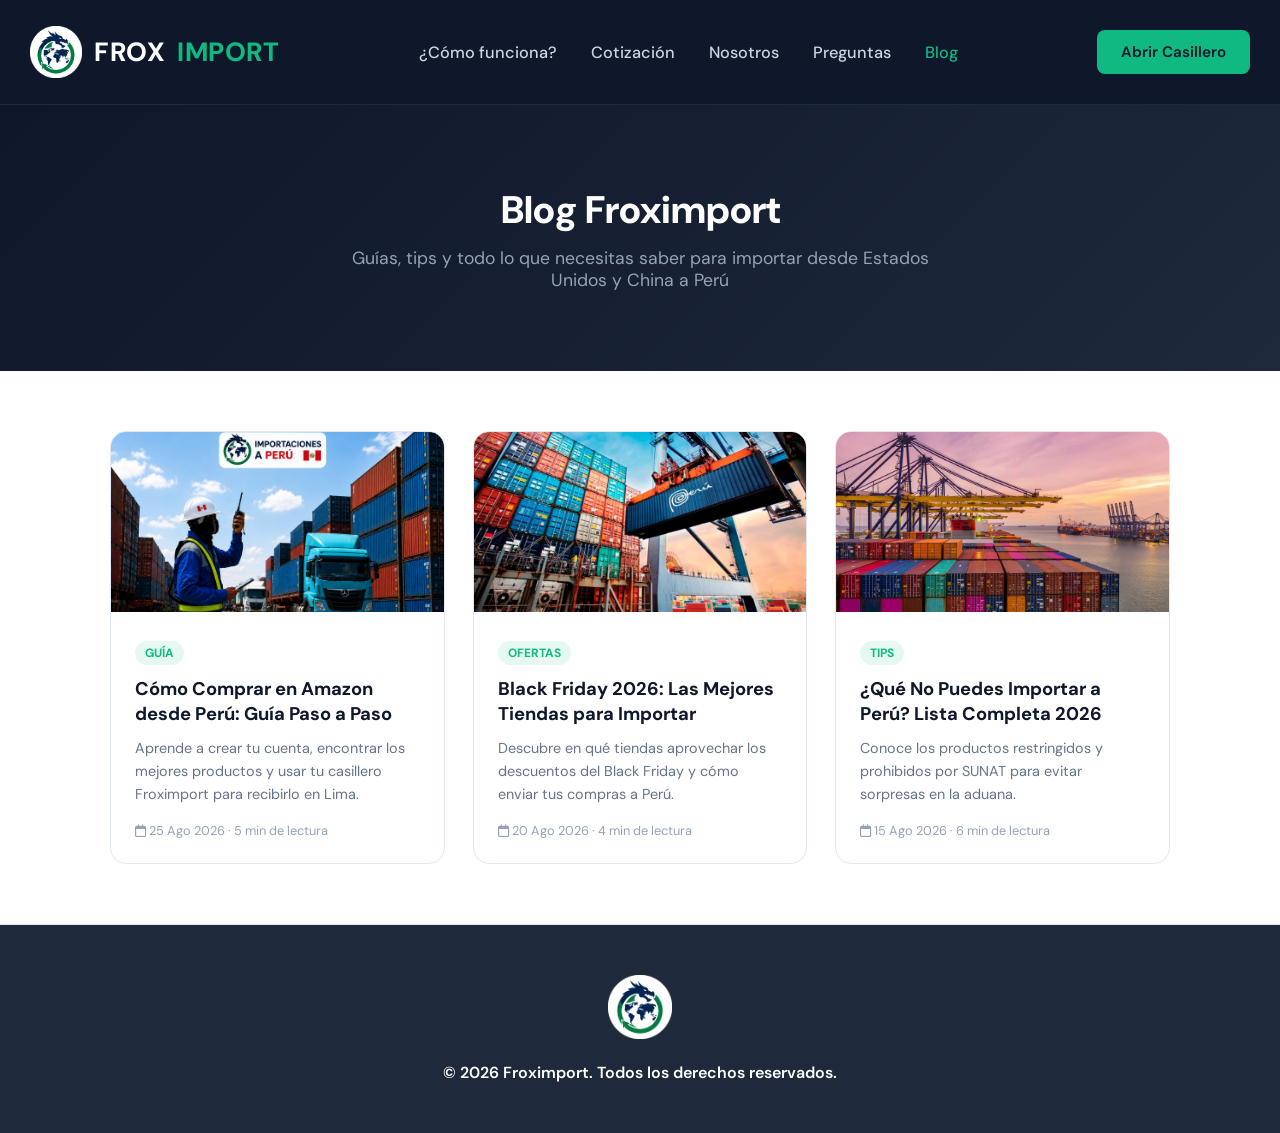
==== blog/index.html @ aa60b0fb "Add files via upload" ====
<!DOCTYPE html>
<html lang="es">
<head>
    <meta charset="UTF-8">
    <meta name="viewport" content="width=device-width, initial-scale=1.0">
    <title>Blog - Froximport | Guías de Importación</title>
    <meta property="og:title" content="Blog Froximport - Guías y Tips de Importación">
    <meta property="og:description" content="Aprende a importar desde USA y China con nuestras guías prácticas. Tips, tiendas recomendadas y todo lo que necesitas saber.">
    <meta property="og:image" content="https://froximport.me/assets/calc-promo.jpg">
    <link rel="icon" type="image/png" sizes="32x32" href="../assets/favicon-32.png">
    <link rel="stylesheet" href="../style.css?v=2">
    <link rel="stylesheet" href="https://cdnjs.cloudflare.com/ajax/libs/font-awesome/6.5.2/css/all.min.css">
    <link rel="preconnect" href="https://fonts.googleapis.com">
    <link rel="preconnect" href="https://fonts.gstatic.com" crossorigin>
    <link href="https://fonts.googleapis.com/css2?family=DM+Sans:wght@400;500;600;700;800&display=swap" rel="stylesheet">
</head>
<body>
    <header>
        <div class="navbar">
            <a href="../" class="logo" style="text-decoration:none;">
                <img src="../assets/froximport-logo-circle.png" alt="Froximport" class="logo-img">
                FROX<span>IMPORT</span>
            </a>
            <nav class="nav-links" id="navLinks">
                <a href="../#proceso">¿Cómo funciona?</a>
                <a href="../#cotizacion">Cotización</a>
                <a href="../nosotros/">Nosotros</a>
                <a href="../#preguntas">Preguntas</a>
                <a href="./" style="color: #10b981;">Blog</a>
            </nav>
            <a href="../" class="btn-nav wa-link">Abrir Casillero</a>
        </div>
    </header>

    <section class="blog-hero">
        <h1>Blog Froximport</h1>
        <p>Guías, tips y todo lo que necesitas saber para importar desde Estados Unidos y China a Perú</p>
    </section>

    <div class="blog-grid">
        <a href="como-comprar-en-amazon.html" style="text-decoration:none; color:inherit;">
            <article class="blog-card">
                <img src="../assets/calc-promo.jpg" alt="Cómo comprar en Amazon" class="blog-card-img">
                <div class="blog-card-body">
                    <span class="blog-card-tag">Guía</span>
                    <h3>Cómo Comprar en Amazon desde Perú: Guía Paso a Paso</h3>
                    <p>Aprende a crear tu cuenta, encontrar los mejores productos y usar tu casillero Froximport para recibirlo en Lima.</p>
                    <div class="blog-card-meta"><i class="far fa-calendar"></i> 25 Ago 2026 · 5 min de lectura</div>
                </div>
            </article>
        </a>
        <a href="black-friday-2026.html" style="text-decoration:none; color:inherit;">
            <article class="blog-card">
                <img src="../assets/hero-bg-2.jpg" alt="Black Friday 2026" class="blog-card-img">
                <div class="blog-card-body">
                    <span class="blog-card-tag">Ofertas</span>
                    <h3>Black Friday 2026: Las Mejores Tiendas para Importar</h3>
                    <p>Descubre en qué tiendas aprovechar los descuentos del Black Friday y cómo enviar tus compras a Perú.</p>
                    <div class="blog-card-meta"><i class="far fa-calendar"></i> 20 Ago 2026 · 4 min de lectura</div>
                </div>
            </article>
        </a>
        <a href="restricciones-importacion.html" style="text-decoration:none; color:inherit;">
            <article class="blog-card">
                <img src="../assets/hero-bg-3.jpg" alt="Restricciones de importación" class="blog-card-img">
                <div class="blog-card-body">
                    <span class="blog-card-tag">Tips</span>
                    <h3>¿Qué No Puedes Importar a Perú? Lista Completa 2026</h3>
                    <p>Conoce los productos restringidos y prohibidos por SUNAT para evitar sorpresas en la aduana.</p>
                    <div class="blog-card-meta"><i class="far fa-calendar"></i> 15 Ago 2026 · 6 min de lectura</div>
                </div>
            </article>
        </a>
    </div>

    <footer>
        <img src="../assets/froximport-logo-circle.png" alt="Froximport" class="footer-logo">
        <p>&copy; 2026 Froximport. Todos los derechos reservados.</p>
    </footer>
    <script src="../script.js"></script>
</body>
</html>
---- style.css ----
/* ==========================================================================
   FRONTEX IMPORT - HOJA DE ESTILOS COMPLETA (DISEÑO PREMIUM ACTUALIZADO)
   ========================================================================== */

:root {
    --bg-dark-navbar: #0f172a;  /* Azul oscuro profundo para el Navbar */
    --bg-light-sections: #f8fafc;/* Gris ultra claro para secciones secundarias */
    --bg-white: #ffffff;        /* Blanco puro para tarjetas y fondo general */
    --top-bar-color: #3b82f6;   /* Azul Eléctrico Corporativo (aclarado) para la barra de avisos */
    --primary: #10b981;         /* Verde esmeralda para los acentos y checks */
    --text-main: #0f172a;       /* Texto oscuro principal (súper legible) */
    --text-muted: #64748b;      /* Texto secundario gris elegante */
    --border-color: #e2e8f0;    /* Bordes limpios y sutiles */
    --shadow-sm: 0 2px 4px rgba(15, 23, 42, 0.04);
    --shadow-md: 0 10px 25px rgba(15, 23, 42, 0.06);
}

/* REGLAS GENERALES */
* {
    margin: 0;
    padding: 0;
    box-sizing: border-box;
    font-family: 'DM Sans', -apple-system, BlinkMacSystemFont, sans-serif;
    scroll-behavior: smooth;
}

body {
    background-color: var(--bg-white);
    color: var(--text-main);
    overflow-x: hidden;
}

/* 1. BARRA DE AVISO (AZUL ELÉCTRICO) */
.top-announcement {
    background-color: var(--top-bar-color);
    color: #ffffff;
    text-align: center;
    padding: 10px;
    font-size: 0.85rem;
    font-weight: 600;
    letter-spacing: 0.5px;
}

/* 2. NAVBAR SUPERIOR OSCURO */
header {
    background-color: var(--bg-dark-navbar);
    border-bottom: 1px solid #1e293b;
    position: sticky;
    top: 0;
    z-index: 1000;
}

.navbar {
    max-width: 1320px;
    margin: 0 auto;
    padding: 26px 30px;
    display: flex;
    justify-content: space-between;
    align-items: center;
    gap: 24px;
}

.logo {
    font-size: 1.65rem;
    font-weight: 800;
    letter-spacing: 0.5px;
    color: #ffffff;
    display: flex;
    align-items: center;
    gap: 12px;
}
.logo-img { height: 52px; width: auto; }
.logo span { color: var(--primary); }
.logo small { font-size: 0.7rem; color: #94a3b8; font-weight: 500; display: block; margin-top: -2px; }

.nav-links { display: flex; gap: 34px; align-items: center; }
.nav-links a { color: #cbd5e1; text-decoration: none; font-size: 1.02rem; font-weight: 500; transition: 0.2s ease; }
.nav-links a:hover { color: var(--primary); }

.btn-nav {
    background-color: var(--primary);
    color: var(--bg-dark-navbar);
    padding: 12px 24px;
    border-radius: 8px;
    text-decoration: none;
    font-size: 0.95rem;
    font-weight: 600;
    transition: 0.2s ease;
}
.btn-nav:hover { background-color: #059669; color: #ffffff; }

/* REDES SOCIALES EN EL NAVBAR */
.nav-socials { display: flex; align-items: center; gap: 10px; }
.nav-socials a {
    width: 36px;
    height: 36px;
    border-radius: 50%;
    background-color: rgba(255, 255, 255, 0.08);
    color: #e2e8f0;
    display: flex;
    align-items: center;
    justify-content: center;
    font-size: 0.92rem;
    text-decoration: none;
    transition: background-color 0.2s ease, color 0.2s ease, transform 0.2s ease;
}
.nav-socials a:hover { background-color: var(--primary); color: #0f172a; transform: translateY(-2px); }

.nav-socials-mobile { display: none; }

/* BOTÓN FLOTANTE DE WHATSAPP (fijo, visible en toda la página) */
.whatsapp-float-wrapper {
    position: fixed;
    bottom: 26px;
    right: 26px;
    display: flex;
    align-items: center;
    gap: 12px;
    z-index: 999;
}

.whatsapp-float-tip {
    background-color: #ffffff;
    color: var(--text-main);
    padding: 10px 16px;
    border-radius: 12px;
    font-size: 0.85rem;
    font-weight: 600;
    white-space: nowrap;
    box-shadow: var(--shadow-md);
    position: relative;
    animation: tipBounce 2.6s ease-in-out infinite;
}
.whatsapp-float-tip::after {
    content: '';
    position: absolute;
    top: 50%;
    right: -6px;
    width: 12px;
    height: 12px;
    background: #ffffff;
    transform: translateY(-50%) rotate(45deg);
}
@keyframes tipBounce {
    0%, 100% { transform: translateY(0); }
    50% { transform: translateY(-4px); }
}

.whatsapp-float {
    width: 58px;
    height: 58px;
    background-color: #25D366;
    color: #ffffff;
    border-radius: 50%;
    display: flex;
    align-items: center;
    justify-content: center;
    font-size: 1.7rem;
    text-decoration: none;
    box-shadow: 0 4px 12px rgba(0, 0, 0, 0.15);
    transition: transform 0.2s ease;
    flex-shrink: 0;
}
.whatsapp-float:hover { transform: scale(1.08); }
@keyframes whatsappPulse {
    0%, 100% { box-shadow: 0 4px 12px rgba(0, 0, 0, 0.15); }
    50% { box-shadow: 0 4px 12px rgba(0, 0, 0, 0.15), 0 0 0 8px rgba(16, 185, 129, 0.1); }
}
@media (max-width: 768px) {
    .whatsapp-float-wrapper { bottom: 18px; right: 18px; }
    .whatsapp-float { width: 52px; height: 52px; font-size: 1.5rem; }
    .whatsapp-float-tip { display: none; } /* en móvil no hay espacio horizontal suficiente */
}

/* Botón "Abrir Casillero" duplicado: uno para escritorio, otro dentro del menú móvil */
.nav-cta-mobile { display: none; }

/* HAMBURGUESA (oculto en escritorio) */
.hamburger {
    display: none;
    flex-direction: column;
    justify-content: center;
    gap: 5px;
    background: none;
    border: none;
    cursor: pointer;
    padding: 8px;
    z-index: 1100;
}
.hamburger span {
    display: block;
    width: 24px;
    height: 2px;
    background-color: #ffffff;
    border-radius: 2px;
    transition: 0.25s ease;
}
.hamburger.active span:nth-child(1) { transform: translateY(7px) rotate(45deg); }
.hamburger.active span:nth-child(2) { opacity: 0; }
.hamburger.active span:nth-child(3) { transform: translateY(-7px) rotate(-45deg); }

/* 3. SECCIÓN HERO */
.hero {
    padding: 120px 20px;
    text-align: center;
    position: relative;
    overflow: hidden;
    z-index: 1;
}

.hero-slides { position: absolute; inset: 0; z-index: -2; }

.hero-slide-bg {
    position: absolute;
    inset: 0;
    background-size: cover;
    background-position: center;
    opacity: 0;
    transition: opacity 1s ease;
}
.hero-slide-bg.active { opacity: 1; }

.hero-slide-bg::after {
    content: '';
    position: absolute;
    inset: 0;
}
.hero-slide-bg[data-tint="navy"]::after    { background: linear-gradient(135deg, rgba(15,23,42,0.55), rgba(15,23,42,0.25)); }
.hero-slide-bg[data-tint="emerald"]::after { background: linear-gradient(135deg, rgba(6,78,59,0.55), rgba(15,23,42,0.3)); }
.hero-slide-bg[data-tint="amber"]::after   { background: linear-gradient(135deg, rgba(30,41,59,0.6), rgba(120,53,15,0.28)); }

.hero::before {
    content: '';
    position: absolute;
    top: 0;
    left: 0;
    width: 100%;
    height: 100%;
    background: linear-gradient(to right, rgba(248, 250, 252, 0.7) 0%, rgba(248, 250, 252, 0.1) 20%, rgba(248, 250, 252, 0.1) 80%, rgba(248, 250, 252, 0.7) 100%),
                linear-gradient(to bottom, rgba(248, 250, 252, 0.1) 0%, rgba(248, 250, 252, 0.6) 100%);
    z-index: -1;
}

/* FLECHAS DE NAVEGACIÓN DEL HERO (bordes, estilo carrusel) */
.hero-arrow {
    position: absolute;
    top: 50%;
    transform: translateY(-50%);
    width: 46px;
    height: 46px;
    border-radius: 50%;
    background: rgba(15, 23, 42, 0.35);
    border: 1px solid rgba(255, 255, 255, 0.35);
    color: #ffffff;
    font-size: 1rem;
    display: flex;
    align-items: center;
    justify-content: center;
    cursor: pointer;
    z-index: 5;
    transition: background-color 0.2s ease, transform 0.15s ease;
}
.hero-arrow:hover { background-color: rgba(15, 23, 42, 0.6); }
.hero-arrow:active { transform: translateY(-50%) scale(0.92); }
.hero-arrow-left { left: 18px; }
.hero-arrow-right { right: 18px; }

/* PUNTOS INDICADORES */
.hero-dots { display: flex; justify-content: center; gap: 8px; margin-top: 32px; }
.hero-dot {
    width: 8px;
    height: 8px;
    border-radius: 50%;
    background: rgba(255, 255, 255, 0.3);
    cursor: pointer;
    transition: background-color 0.2s ease, transform 0.2s ease;
}
.hero-dot.active { background-color: var(--primary); transform: scale(1.25); }

@media (max-width: 768px) {
    .hero-arrow { width: 38px; height: 38px; font-size: 0.85rem; }
    .hero-arrow-left { left: 8px; }
    .hero-arrow-right { right: 8px; }
}

.hero-container {
    max-width: 850px;
    margin: 0 auto;
    background-color: rgba(15, 23, 42, 0.96); 
    padding: 55px 45px;
    border-radius: 24px;
    backdrop-filter: blur(14px);
    border: 1px solid rgba(255, 255, 255, 0.08);
    box-shadow: 0 20px 45px rgba(15, 23, 42, 0.25);
    position: relative;
    z-index: 2;
}

.hero-logo-watermark {
    position: absolute;
    top: 50%;
    left: 50%;
    transform: translate(-50%, -50%);
    width: 480px;
    max-width: 70vw;
    opacity: 0.06;
    z-index: 0;
    pointer-events: none;
}

.hero h1 { font-size: 3.4rem; font-weight: 800; letter-spacing: -0.8px; line-height: 1.15; margin-bottom: 25px; color: #ffffff; transition: opacity 0.35s ease; min-height: 2.4em; display: flex; align-items: center; justify-content: center; }
.hero p { transition: opacity 0.35s ease; }
.hero p { font-size: 1.2rem; color: #cbd5e1; margin-bottom: 40px; line-height: 1.6; min-height: 3.2em; }
.hero-features-minimal { display: flex; justify-content: center; gap: 30px; margin-bottom: 45px; font-size: 0.95rem; color: #e2e8f0; font-weight: 600; flex-wrap: wrap; }
.hero-features-minimal i { color: var(--primary); margin-right: 8px; }
.cta-box { display: flex; align-items: center; justify-content: center; gap: 20px; flex-wrap: wrap; }

.hero .price-badge {
    background-color: #1e293b;
    border: 1px solid #334155;
    padding: 12px 28px;
    border-radius: 14px;
    display: flex;
    align-items: center;
    text-align: left;
    box-shadow: var(--shadow-sm);
}
.hero .price-badge .price { font-size: 2.2rem; font-weight: 800; color: #ffffff; margin-right: 12px; }
.hero .price-badge .unit { font-size: 0.85rem; color: #94a3b8; line-height: 1.3; font-weight: 600; }

.btn-whatsapp {
    background-color: #25d366;
    color: white;
    padding: 20px 38px;
    border-radius: 14px;
    text-decoration: none;
    font-weight: 700;
    font-size: 1.1rem;
    display: inline-flex;
    align-items: center;
    gap: 12px;
    box-shadow: 0 4px 12px rgba(0, 0, 0, 0.1);
    transition: 0.2s ease;
}
.btn-whatsapp:hover { background-color: #1ebd58; transform: translateY(-2px); }

/* 4. SECCIONES DE TEXTO COMÚN */
.container-text { max-width: 700px; margin: 0 auto 50px auto; text-align: center; }
.container-text h2 { font-size: 2.4rem; font-weight: 800; margin-bottom: 12px; letter-spacing: -0.3px; }
.container-text p { color: var(--text-muted); font-size: 1.1rem; }

/* 5. PASOS DEL SERVICIO (CORREGIDO CON BORDES INTERACTIVOS AL PASAR EL MOUSE) */
/* 5. PASOS DEL SERVICIO (CORREGIDO PARA AJUSTE PERFECTO DE LAS 3 COLUMNAS) */
.steps-section {
    max-width: 1200px;
    margin: 0 auto;
    padding: 80px 20px 90px 20px;
    position: relative;
}

.proceso-side-photo {
    position: absolute;
    left: -260px;
    bottom: 20px;
    width: 280px;
    z-index: 0;
    filter: drop-shadow(0 18px 24px rgba(15, 23, 42, 0.18));
}

@media (max-width: 1750px) {
    .proceso-side-photo { display: none; } /* evita que se encime con el contenido en pantallas más angostas */
}

/* El grid divide el espacio en 3 columnas iguales automáticamente */
.steps-grid {
    display: grid;
    grid-template-columns: repeat(3, 1fr); /* Fuerza 3 columnas perfectas en PC */
    gap: 30px;
}

/* Tarjeta base idéntica para los 3 pasos */
.step-card {
    background-color: var(--bg-white);
    border: 1px solid var(--border-color);
    border-radius: 16px;
    padding: 45px 35px;
    position: relative;
    box-shadow: var(--shadow-sm);
    transition: border-color 0.25s ease, box-shadow 0.25s ease, background-color 0.25s ease, transform 0.25s ease;
    display: flex;
    flex-direction: column;
    justify-content: flex-start;
    height: 100%; /* Hace que las tres tengan exactamente la misma altura */
}

/* Efecto hover interactivo: cambia a azul el borde de la tarjeta sobre la que estés */
.step-card:hover {
    border-color: var(--top-bar-color); 
    background-color: rgba(37, 99, 235, 0.01); 
    box-shadow: var(--shadow-md);
    transform: translateY(-5px);
}

.step-number {
    font-size: 4.5rem;
    font-weight: 900;
    color: #f1f5f9;  
    position: absolute;
    top: 15px;
    right: 25px;
    line-height: 1;
    z-index: 0;
}

.step-card h3 { 
    font-size: 1.35rem; 
    margin-bottom: 15px; 
    font-weight: 700; 
    position: relative; 
    z-index: 1; 
}

.step-card p { 
    color: var(--text-muted); 
    font-size: 0.98rem; 
    line-height: 1.6; 
    position: relative; 
    z-index: 1; 
}

/* Responsive para celulares y tablets */
@media (max-width: 992px) {
    .steps-grid {
        grid-template-columns: 1fr; /* En pantallas pequeñas se apilan verticalmente */
    }
}

/* Todos los cuadros empiezan con diseño limpio e idéntico */
.step-card {
    background-color: var(--bg-white);
    border: 1px solid var(--border-color);
    border-radius: 16px;
    padding: 45px 35px;
    position: relative;
    box-shadow: var(--shadow-sm);
    transition: border-color 0.25s ease, box-shadow 0.25s ease, background-color 0.25s ease;
    z-index: 1;
}

/* EFECTO HOVER: Cuando pasas el mouse por encima, el borde cambia a azul */
.step-card:hover {
    border-color: var(--top-bar-color); /* Vuelve el borde azul */
    background-color: rgba(37, 99, 235, 0.02); /* Sutil fondo azulado */
    box-shadow: var(--shadow-sm);
}

.step-number {
    font-size: 4.5rem;
    font-weight: 900;
    color: #f1f5f9;  
    position: absolute;
    top: 15px;
    right: 25px;
    line-height: 1;
    z-index: 0;
}

.step-icon img, .guia-icon img, .faq-icon img {
    width: 68%;
    height: 68%;
    object-fit: contain;
}

.step-icon {
    font-size: 1.6rem;
    color: var(--top-bar-color);
    background-color: rgba(59, 130, 246, 0.1);
    width: 54px;
    height: 54px;
    border-radius: 14px;
    display: flex;
    align-items: center;
    justify-content: center;
    margin-bottom: 18px;
    position: relative;
    z-index: 1;
}

.step-card h3 { font-size: 1.35rem; margin-bottom: 15px; font-weight: 700; position: relative; z-index: 1; }
.step-card p { color: var(--text-muted); font-size: 0.98rem; line-height: 1.6; position: relative; z-index: 1; }

/* ICONOS FLOTANTES (animación reutilizable) */
@keyframes floatIcon {
    0%, 100% { transform: translateY(0); }
    50% { transform: translateY(-7px); }
}
.icon-float { animation: floatIcon 3.2s ease-in-out infinite; }
.icon-float-delay1 { animation-delay: 0.5s; }
.icon-float-delay2 { animation-delay: 1s; }

/* REVEAL AL HACER SCROLL */
.reveal {
    opacity: 0;
    transform: translateY(26px);
    transition: opacity 0.65s ease, transform 0.65s ease;
}
.reveal.visible { opacity: 1; transform: translateY(0); }
.reveal-delay1.visible { transition-delay: 0.1s; }
.reveal-delay2.visible { transition-delay: 0.2s; }
.reveal-delay3.visible { transition-delay: 0.3s; }

/* RUTA ANIMADA (avión viajando, detalle temático de logística) */
.ruta-animada {
    position: relative;
    max-width: 900px;
    margin: 0 auto 10px auto;
    height: 30px;
}
.ruta-linea {
    position: absolute;
    top: 50%;
    left: 0;
    right: 0;
    height: 2px;
    background-image: linear-gradient(to right, #cbd5e1 60%, transparent 0%);
    background-size: 14px 2px;
    background-repeat: repeat-x;
    transform: translateY(-50%);
}
.ruta-avion {
    position: absolute;
    top: 50%;
    left: 0;
    color: var(--top-bar-color);
    font-size: 1.3rem;
    transform: translateY(-50%);
    animation: rutaVuelo 6s linear infinite;
}
@keyframes rutaVuelo {
    0%   { left: 0%;   opacity: 0; }
    8%   { opacity: 1; }
    92%  { opacity: 1; }
    100% { left: 96%;  opacity: 0; }
}

/* 5b. GUÍA DE COMPRA (datos de envío / pago / después de comprar) */
.guia-compra {
    max-width: 1200px;
    margin: 50px auto 0 auto;
    display: grid;
    grid-template-columns: 1fr 1fr;
    gap: 24px;
}
.guia-compra-3 { grid-template-columns: repeat(3, 1fr); }
.guia-card {
    background-color: var(--bg-dark-navbar);
    border: 1px solid #1e293b;
    border-radius: 18px;
    padding: 32px;
    color: #e2e8f0;
    transition: transform 0.25s ease, border-color 0.25s ease;
}
.guia-card:hover { transform: translateY(-5px); border-color: var(--primary); }
.guia-icon {
    font-size: 1.5rem;
    color: var(--primary);
    background-color: rgba(16, 185, 129, 0.12);
    width: 50px;
    height: 50px;
    border-radius: 12px;
    display: flex;
    align-items: center;
    justify-content: center;
    margin-bottom: 16px;
}
.guia-card h4 { font-size: 1.1rem; font-weight: 700; margin-bottom: 12px; color: #ffffff; }
.guia-card p { font-size: 0.95rem; line-height: 1.65; color: #cbd5e1; margin-bottom: 12px; }
.guia-card p:last-child { margin-bottom: 0; }
.guia-card strong { color: #ffffff; }
.guia-code-badge {
    display: inline-block;
    background: rgba(16, 185, 129, 0.15);
    color: var(--primary);
    font-weight: 700;
    padding: 2px 8px;
    border-radius: 6px;
    font-size: 0.9em;
}
.guia-note {
    font-size: 0.85rem;
    color: #94a3b8;
    border-top: 1px solid #1e293b;
    padding-top: 12px;
    margin-top: 4px;
}

@media (max-width: 900px) {
    .guia-compra-3 { grid-template-columns: 1fr; }
}
@media (max-width: 768px) {
    .guia-compra { grid-template-columns: 1fr; }
}

/* 6. TABLA COMPARATIVA */
.transparency-section { max-width: 950px; margin: 0 auto; padding: 60px 20px; }
.table-container { background-color: var(--bg-white); border: 1px solid var(--border-color); border-radius: 16px; overflow: hidden; box-shadow: var(--shadow-md); }
.table-scroll { overflow-x: auto; -webkit-overflow-scrolling: touch; }
table { width: 100%; border-collapse: collapse; text-align: left; min-width: 640px; }
th, td { padding: 20px 26px; border-bottom: 1px solid var(--border-color); font-size: 0.98rem; }
th { background-color: #f8fafc; color: var(--text-main); font-weight: 700; }
.highlight-th { color: #ffffff; background-color: var(--bg-dark-navbar); }
.highlight-td { color: #1e40af; font-weight: 600; background-color: #f0f6ff; }

@media (max-width: 768px) {
    th, td { padding: 14px 16px; font-size: 0.85rem; }
    table { min-width: 560px; }
    .transparency-section { padding: 45px 16px; }
}

/* 7. CALCULADORA DE FLETE ESTIMADO */
.calculadora-seccion {
    background-color: var(--bg-light-sections);
    padding: 0;
    border-top: 1px solid var(--border-color);
    position: relative;
    overflow: hidden;
}

.calc-container { max-width: 550px; margin: 0 auto; text-align: center; }

/* Efecto Ken Burns: zoom lento en bucle para que la foto no se vea estática */
@keyframes kenBurns {
    0%   { transform: scale(1); }
    50%  { transform: scale(1.09); }
    100% { transform: scale(1); }
}

/* ICONOS DECORATIVOS EN ZONAS BLANCAS */
.deco-icon {
    position: absolute;
    opacity: 0.13;
    pointer-events: none;
    z-index: 0;
}

/* Variante para colocar sobre fotografías: opacidad alta + sombra para que se lea bien */
.deco-icon-solid {
    position: absolute;
    opacity: 0.95;
    pointer-events: none;
    z-index: 2;
    filter: drop-shadow(0 4px 10px rgba(0, 0, 0, 0.45));
}

/* GLOBOS DE TEXTO CON SUGERENCIAS (flotantes, solo en pantallas anchas) */
.tip-bubble {
    position: absolute;
    background-color: var(--bg-white);
    border: 1px solid var(--border-color);
    border-radius: 14px;
    padding: 12px 16px;
    font-size: 0.8rem;
    font-weight: 600;
    color: var(--text-main);
    box-shadow: var(--shadow-md);
    max-width: 190px;
    line-height: 1.4;
    z-index: 2;
    animation: driftBubble 6.5s ease-in-out infinite;
}
.tip-bubble::after {
    content: '';
    position: absolute;
    bottom: -7px;
    left: 24px;
    width: 14px;
    height: 14px;
    background: var(--bg-white);
    border-right: 1px solid var(--border-color);
    border-bottom: 1px solid var(--border-color);
    transform: rotate(45deg);
}
@keyframes driftBubble {
    0%, 100% { transform: translateY(0) rotate(-1deg); }
    50% { transform: translateY(-12px) rotate(1deg); }
}

@media (max-width: 1150px) {
    .tip-bubble, .deco-icon, .deco-icon-solid { display: none; } /* evita que se encimen con el contenido en pantallas angostas */
}

/* LAYOUT FULL-BLEED: foto pegada al borde izquierdo real + calculadora centrada en el espacio restante */
.calc-flex-layout {
    display: flex;
    align-items: stretch;
    min-height: 560px;
}

.calc-side-photo-wrapper {
    flex: 0 0 46%;
    max-width: 720px;
    width: 100%;
    align-self: stretch;
    overflow: hidden;
    border-right: 24px solid var(--bg-dark-navbar);
}

.calc-side-photo {
    width: 100%;
    height: 100%;
    object-fit: cover;
    object-position: center;
    display: block;
    animation: kenBurns 10s ease-in-out infinite;
}

.calc-right-area {
    flex: 1;
    display: flex;
    align-items: center;
    justify-content: flex-start;
    padding: 70px 40px 70px 60px;
}

@media (max-width: 1000px) {
    .calc-flex-layout { flex-direction: column; min-height: 0; }
    .calc-side-photo-wrapper {
        flex-basis: auto;
        max-width: 100%;
        height: 260px;
        border-right: none;
        border-bottom: 12px solid var(--bg-dark-navbar);
    }
    .calc-right-area { padding: 50px 20px; justify-content: center; }
}

.calculadora-box {
    background-color: var(--bg-white);
    border: 1px solid var(--border-color);
    border-radius: 24px;
    padding: 45px 35px;
    text-align: left;
    box-shadow: var(--shadow-md);
}

.calc-label { display: block; font-weight: 700; color: #0f172a; font-size: 1.05rem; margin-bottom: 12px; }

/* FORMULARIO "COTIZA TU ENVÍO" (reemplaza la calculadora) */
.quote-field { margin-bottom: 18px; }
.quote-field label { display: block; font-weight: 700; color: #0f172a; font-size: 0.92rem; margin-bottom: 8px; }
.quote-field input {
    width: 100%;
    padding: 16px 18px;
    background-color: #f1f5f9;
    border: 1px solid var(--border-color);
    border-radius: 12px;
    font-size: 1rem;
    color: var(--text-main);
    box-sizing: border-box;
    outline: none;
    transition: border-color 0.2s ease, box-shadow 0.2s ease;
}
.quote-field input:focus { border-color: var(--primary); box-shadow: 0 0 0 3px rgba(16, 185, 129, 0.15); }

.quote-submit-btn { width: 100%; justify-content: center; margin-top: 6px; border: none; cursor: pointer; font-size: 1rem; }
.quote-submit-btn:disabled { opacity: 0.65; cursor: not-allowed; }

.quote-form-msg {
    margin-top: 16px;
    padding: 12px 16px;
    border-radius: 10px;
    font-size: 0.9rem;
    font-weight: 600;
    text-align: center;
}
.quote-form-msg.success { background-color: rgba(16, 185, 129, 0.12); color: #047857; }
.quote-form-msg.error { background-color: rgba(239, 68, 68, 0.12); color: #b91c1c; }

.input-group { position: relative; display: flex; align-items: center; width: 100%; }

input[type="number"] {
    width: 100%;
    padding: 22px 90px 22px 24px;
    background-color: #f1f5f9;
    border: 1px solid var(--border-color);
    border-radius: 16px;
    color: var(--text-main);
    font-size: 1.5rem;
    font-weight: 700;
    outline: none;
    text-align: left;
    box-sizing: border-box;
    
    /* ELIMINA LAS FLECHAS EN CHROME, SAFARI, EDGE Y OPERA */
    -webkit-appearance: none;
    appearance: none;
}
input[type="number"]:focus { border-color: var(--primary); box-shadow: 0 0 0 3px rgba(16, 185, 129, 0.15); }

/* ELIMINA LAS FLECHAS EN FIREFOX */
input[type="number"]::-webkit-outer-spin-button,
input[type="number"]::-webkit-inner-spin-button {
    -webkit-appearance: none;
    margin: 0;
}
input[type="number"] {
    -moz-appearance: textfield;
}

.input-unit { 
    position: absolute; 
    right: 56px; 
    font-weight: 800; 
    color: var(--text-muted); 
    font-size: 1.1rem;
    pointer-events: none; /* Hace que el clic pase a través del texto al input */
}

.calc-input-icon {
    position: absolute;
    right: 22px;
    font-size: 1.2rem;
    color: var(--primary);
    pointer-events: none;
}

.resultado-box {
    background: var(--bg-dark-navbar);
    border-radius: 16px;
    padding: 22px 24px;
    margin-top: 20px;
    display: flex;
    justify-content: space-between;
    align-items: center;
    color: #ffffff;
    box-sizing: border-box;
    min-height: 76px;
}
#resultado { font-size: 2.2rem; font-weight: 800; color: var(--primary); transition: opacity 0.15s ease; }
.calc-decor-icon { font-size: 2.4rem; color: rgba(255, 255, 255, 0.15); }

/* 8. PREGUNTAS FRECUENTES (GRID DE TARJETAS CON ICONOS) */
.faq-seccion { max-width: 1250px; margin: 0 auto; padding: 80px 20px; position: relative; overflow: hidden; }
.faq-grid { display: grid; grid-template-columns: repeat(3, 1fr); gap: 22px; }

.faq-card {
    background-color: var(--bg-white);
    border: 1px solid var(--border-color);
    padding: 30px;
    border-radius: 16px;
    text-align: left;
    box-shadow: var(--shadow-sm);
    transition: transform 0.2s ease, border-color 0.2s ease, box-shadow 0.2s ease;
}
.faq-card:hover { border-color: var(--top-bar-color); transform: translateY(-3px); box-shadow: var(--shadow-md); }

.faq-icon {
    font-size: 1.3rem;
    color: var(--top-bar-color);
    background-color: rgba(59, 130, 246, 0.1);
    width: 46px;
    height: 46px;
    border-radius: 12px;
    display: flex;
    align-items: center;
    justify-content: center;
    margin-bottom: 16px;
}

.faq-card h3 { font-size: 1.05rem; font-weight: 700; line-height: 1.35; margin-bottom: 10px; color: var(--text-main); }
.faq-card p { font-size: 0.92rem; color: var(--text-muted); line-height: 1.55; }

/* FOOTER */
footer { border-top: 1px solid var(--border-color); background-color: #1e293b; padding: 50px 20px; text-align: center; color: #94a3b8; }
.footer-logo { height: 64px; width: auto; margin-bottom: 18px; }
footer p:first-of-type { color: #ffffff; font-weight: 600; }

/* RESPONSIVE */
@media (max-width: 1024px) {
    .faq-grid { grid-template-columns: 1fr 1fr; }
}
@media (max-width: 768px) {
    .hamburger { display: flex; }
    .btn-nav-desktop { display: none; }
    .nav-socials-desktop { display: none; }
    .nav-socials-mobile {
        display: flex;
        justify-content: center;
        gap: 16px;
        padding: 18px 24px;
        border-top: 1px solid #1e293b;
    }
    .nav-socials-mobile a { width: 38px; height: 38px; font-size: 1rem; }

    .nav-links {
        position: absolute;
        top: 100%;
        left: 0;
        right: 0;
        background-color: var(--bg-dark-navbar);
        flex-direction: column;
        align-items: stretch;
        gap: 0;
        max-height: 0;
        overflow: hidden;
        transition: max-height 0.3s ease;
        border-bottom: 1px solid #1e293b;
    }
    .nav-links.nav-open { max-height: 420px; }
    .nav-links > a {
        padding: 16px 24px;
        border-top: 1px solid #1e293b;
    }
    .nav-cta-mobile {
        display: block;
        text-align: center;
        margin: 12px 24px 20px 24px;
        border-top: none;
    }

    .hero { padding: 60px 15px; background-attachment: scroll; }
    .hero-container { padding: 35px 20px; border-radius: 16px; }
    .hero h1 { font-size: 2.2rem; }
    .cta-box { flex-direction: column; width: 100%; }
    .price-badge, .btn-whatsapp { width: 100%; justify-content: center; }
    .resultado-box { flex-direction: column; gap: 15px; text-align: center; }
    .hero-features-minimal { flex-direction: column; gap: 12px; align-items: center; }
    .faq-grid { grid-template-columns: 1fr; }

    /* Navbar más compacto para que no se apriete en pantallas chicas */
    .navbar { padding: 14px 14px; gap: 8px; }
    .logo { font-size: 1.1rem; gap: 6px; }
    .logo-img { height: 36px; }
    .top-announcement { font-size: 0.72rem; padding: 7px 8px; }

    /* Franja del hero-badge y guía de compra un poco más compactas */
    .guia-card { padding: 20px; }
    .step-card { padding: 24px 18px; }
    .stat-card { padding: 16px 12px; }
    .nosotros-stats { grid-template-columns: 1fr 1fr; gap: 10px; }
    .container-text h2 { font-size: 1.8rem; }
    .container-text p { font-size: 0.95rem; }
}

@media (max-width: 480px) {
    .hero h1 { font-size: 1.6rem; }
    .hero p { font-size: 0.95rem; }
    .nosotros-eyebrow { font-size: 0.75rem; }
    .price-badge .price { font-size: 1.5rem; }
    .calc-label { font-size: 0.9rem; }
    input[type="number"] { font-size: 1.1rem; padding: 16px 60px 16px 16px; }
    #resultado { font-size: 1.5rem; }
    .logo { font-size: 0.95rem; }
    .logo-img { height: 30px; }
    .navbar { padding: 12px 12px; }
    .container-text h2 { font-size: 1.5rem; }
    .btn-whatsapp { font-size: 1rem; padding: 14px 24px; }
    .whatsapp-float { width: 50px; height: 50px; font-size: 1.4rem; }
}

/* ==========================================================================
   PÁGINA "NOSOTROS"
   ========================================================================== */

.nosotros-hero {
    position: relative;
    overflow: hidden;
    background-color: var(--bg-dark-navbar);
    padding: 100px 20px;
    text-align: center;
}
.nosotros-hero-inner {
    position: relative;
    z-index: 1;
    max-width: 1150px;
    margin: 0 auto;
    display: grid;
    grid-template-columns: 1.1fr 0.9fr;
    gap: 55px;
    align-items: center;
    text-align: left;
}
.nosotros-hero-photo-wrapper {
    border-radius: 20px;
    overflow: hidden;
    box-shadow: 0 20px 45px rgba(0, 0, 0, 0.35);
    height: 360px;
}
.nosotros-hero-photo { width: 100%; height: 100%; object-fit: cover; animation: kenBurns 11s ease-in-out infinite; }
.nosotros-hero-content { position: relative; z-index: 1; }

@media (max-width: 900px) {
    .nosotros-hero-inner { grid-template-columns: 1fr; text-align: center; }
    .nosotros-hero-photo-wrapper { height: 240px; }
}
.nosotros-eyebrow {
    display: inline-block;
    background: rgba(16, 185, 129, 0.14);
    color: var(--primary);
    padding: 6px 16px;
    border-radius: 20px;
    font-size: 0.85rem;
    font-weight: 700;
    margin-bottom: 22px;
}
.nosotros-hero h1 { font-size: 2.9rem; font-weight: 800; line-height: 1.2; color: #ffffff; margin-bottom: 22px; letter-spacing: -1px; }
.nosotros-hero p { font-size: 1.1rem; color: #cbd5e1; line-height: 1.65; }

.nosotros-seccion { max-width: 1200px; margin: 0 auto; padding: 90px 20px; }
.nosotros-seccion-dark { max-width: 100%; background-color: var(--bg-dark-navbar); padding: 90px 20px; }

.nosotros-mision-bg {
    position: relative;
    background-image: linear-gradient(135deg, rgba(15,23,42,0.93), rgba(15,23,42,0.82)), url('assets/nosotros-mision.jpg');
    background-size: cover;
    background-position: center;
}

.nosotros-equipo-banda {
    position: relative;
    max-width: 100%;
    height: 380px;
    overflow: hidden;
}
.nosotros-equipo-banda img { width: 100%; height: 100%; object-fit: cover; display: block; }
.nosotros-equipo-caption {
    position: absolute;
    inset: 0;
    background: linear-gradient(to top, rgba(15,23,42,0.75) 0%, rgba(15,23,42,0.1) 55%, transparent 100%);
    display: flex;
    align-items: flex-end;
    padding: 34px;
}
.nosotros-equipo-caption span {
    color: #ffffff;
    font-size: 1.15rem;
    font-weight: 700;
    max-width: 600px;
    line-height: 1.4;
}
@media (max-width: 700px) {
    .nosotros-equipo-banda { height: 260px; }
    .nosotros-equipo-caption span { font-size: 0.95rem; }
}

.section-tag { display: inline-block; color: var(--top-bar-color); font-weight: 700; font-size: 0.85rem; text-transform: uppercase; letter-spacing: 0.5px; margin-bottom: 12px; }

.nosotros-grid { display: grid; grid-template-columns: 1.1fr 0.9fr; gap: 60px; align-items: center; }
.nosotros-texto h2 { font-size: 2.1rem; font-weight: 800; margin-bottom: 20px; line-height: 1.25; }
.nosotros-texto p { color: var(--text-muted); font-size: 1.02rem; line-height: 1.7; margin-bottom: 18px; }

.nosotros-stats { display: grid; grid-template-columns: 1fr 1fr; gap: 18px; }
.stat-card {
    background-color: var(--bg-light-sections);
    border: 1px solid var(--border-color);
    border-radius: 16px;
    padding: 26px 20px;
    text-align: center;
}
.stat-number { display: block; font-size: 2.1rem; font-weight: 800; color: var(--top-bar-color); margin-bottom: 8px; }
.stat-number small { font-size: 1rem; font-weight: 700; color: var(--text-muted); }
.stat-label { font-size: 0.85rem; color: var(--text-muted); font-weight: 600; line-height: 1.4; }

.mv-grid { max-width: 1000px; margin: 0 auto; display: grid; grid-template-columns: 1fr 1fr; gap: 30px; }
.mv-card {
    background-color: rgba(255, 255, 255, 0.03);
    border: 1px solid #1e293b;
    border-radius: 18px;
    padding: 38px;
}
.mv-card .step-icon { background-color: rgba(16, 185, 129, 0.12); color: var(--primary); }
.mv-card h3 { color: #ffffff; font-size: 1.3rem; font-weight: 700; margin-bottom: 12px; }
.mv-card p { color: #cbd5e1; font-size: 0.98rem; line-height: 1.65; }

.valores-grid { display: grid; grid-template-columns: repeat(3, 1fr); gap: 28px; }
.valor-card {
    background-color: var(--bg-white);
    border: 1px solid var(--border-color);
    border-radius: 16px;
    padding: 36px 30px;
    box-shadow: var(--shadow-sm);
    transition: transform 0.25s ease, box-shadow 0.25s ease;
}
.valor-card:hover { transform: translateY(-5px); box-shadow: var(--shadow-md); }
.valor-card h3 { font-size: 1.2rem; font-weight: 700; margin-bottom: 12px; }
.valor-card p { color: var(--text-muted); font-size: 0.95rem; line-height: 1.6; }

.nosotros-cta { padding: 90px 20px; position: relative; overflow: hidden; }
.nosotros-cta-box {
    max-width: 650px;
    margin: 0 auto;
    text-align: center;
    background-color: var(--bg-dark-navbar);
    border-radius: 24px;
    padding: 55px 40px;
}
.nosotros-cta-box h2 { color: #ffffff; font-size: 2rem; font-weight: 800; margin-bottom: 14px; }
.nosotros-cta-box p { color: #cbd5e1; font-size: 1.05rem; margin-bottom: 28px; }

@media (max-width: 900px) {
    .nosotros-grid { grid-template-columns: 1fr; gap: 40px; }
    .mv-grid { grid-template-columns: 1fr; }
    .valores-grid { grid-template-columns: 1fr; }
    .nosotros-hero h1 { font-size: 2.1rem; }
    .nosotros-hero { padding: 70px 20px; }
    .nosotros-cta { padding: 60px 16px; }
    .nosotros-cta-box { padding: 40px 24px; border-radius: 18px; }
    .nosotros-cta-box h2 { font-size: 1.5rem; }
    .mv-card { padding: 28px 22px; }
    .valor-card { padding: 28px 22px; }
    .nosotros-seccion { padding: 60px 20px; }
    .nosotros-seccion-dark { padding: 60px 20px; }
    .nosotros-texto h2 { font-size: 1.6rem; }
}

@media (max-width: 480px) {
    .nosotros-hero h1 { font-size: 1.7rem; }
    .nosotros-eyebrow { font-size: 0.78rem; padding: 5px 12px; }
    .stat-number { font-size: 1.6rem; }
}

/* ==========================================================================
   NUEVAS SECCIONES - STATS, CALCULADORA, TIENDAS, TESTIMONIOS, etc.
   ========================================================================== */

/* STATS REALES */
.stats-section { background-color: var(--bg-dark-navbar); padding: 90px 20px; text-align: center; }
.stats-section h2 { color: #ffffff; font-size: 2.2rem; font-weight: 800; margin-bottom: 10px; }
.stats-section p { color: #94a3b8; font-size: 1.05rem; }
.stats-grid { max-width: 1100px; margin: 50px auto 0; display: grid; grid-template-columns: repeat(4, 1fr); gap: 24px; }
.stat-box { background: rgba(255,255,255,0.05); border: 1px solid #1e293b; border-radius: 16px; padding: 36px 20px; text-align: center; transition: transform 0.3s; }
.stat-box:hover { transform: translateY(-5px); }
.stat-icon { font-size: 2rem; color: var(--primary); margin-bottom: 16px; }
.stat-box .stat-number { font-size: 2.8rem; font-weight: 800; color: #ffffff; margin-bottom: 8px; }
.stat-box .stat-label { font-size: 0.9rem; color: #94a3b8; font-weight: 500; }

/* CALCULADORA ONLINE */
/* SERVICIOS ADICIONALES */
.services-section { background-color: var(--bg-white); padding: 90px 20px; text-align: center; }
.services-grid { max-width: 1100px; margin: 50px auto 0; display: grid; grid-template-columns: repeat(3, 1fr); gap: 28px; }
.service-card { background: var(--bg-light-sections); border: 1px solid var(--border-color); border-radius: 18px; padding: 40px 30px; text-align: center; transition: transform 0.3s, box-shadow 0.3s; }
.service-card:hover { transform: translateY(-6px); box-shadow: var(--shadow-md); }
.service-icon { width: 70px; height: 70px; border-radius: 50%; background: rgba(16,185,129,0.1); display: flex; align-items: center; justify-content: center; margin: 0 auto 20px; font-size: 1.8rem; color: var(--primary); }
.service-card h3 { font-size: 1.2rem; font-weight: 700; margin-bottom: 12px; }
.service-card p { color: var(--text-muted); font-size: 0.95rem; line-height: 1.6; margin-bottom: 16px; }
.service-price { font-size: 0.9rem; color: var(--primary); font-weight: 700; background: rgba(16,185,129,0.08); padding: 8px 16px; border-radius: 20px; display: inline-block; }

/* TIENDAS RECOMENDADAS */
.stores-section { background-color: var(--bg-light-sections); padding: 90px 20px; text-align: center; }
.stores-grid { max-width: 900px; margin: 40px auto 0; display: grid; grid-template-columns: repeat(4, 1fr); gap: 16px; }
.store-card { background: var(--bg-white); border: 1px solid var(--border-color); border-radius: 12px; padding: 24px 16px; text-align: center; transition: all 0.3s; cursor: default; }
.store-card:hover { border-color: var(--primary); transform: translateY(-3px); box-shadow: var(--shadow-sm); }
.store-logo { width: 80px; height: 80px; border-radius: 18px; display: flex; align-items: center; justify-content: center; margin: 0 auto 14px; padding: 10px; box-sizing: border-box; }
.store-logo svg { width: 100%; height: 100%; }
.store-logo img { max-width: 100%; max-height: 100%; object-fit: contain; }
.store-name { font-size: 0.85rem; font-weight: 700; color: var(--text-main); text-align: center; }

/* TESTIMONIOS */
.testimonials-section { background-color: var(--bg-white); padding: 90px 20px; text-align: center; }
.testimonials-grid { max-width: 1100px; margin: 50px auto 0; display: grid; grid-template-columns: repeat(3, 1fr); gap: 28px; }
.testimonial-card { background: var(--bg-light-sections); border: 1px solid var(--border-color); border-radius: 18px; padding: 36px 28px; text-align: left; transition: transform 0.3s; }
.testimonial-card:hover { transform: translateY(-4px); }
.testimonial-stars { color: #f59e0b; font-size: 1.1rem; margin-bottom: 16px; letter-spacing: 2px; }
.testimonial-text { font-size: 1rem; color: var(--text-main); line-height: 1.7; margin-bottom: 20px; font-style: italic; }
.testimonial-author { display: flex; align-items: center; gap: 14px; }
.testimonial-avatar { width: 48px; height: 48px; border-radius: 50%; background: var(--primary); color: #fff; display: flex; align-items: center; justify-content: center; font-weight: 700; font-size: 0.95rem; }
.testimonial-name { font-weight: 700; font-size: 0.95rem; }
.testimonial-location { font-size: 0.82rem; color: var(--text-muted); }

/* PROGRAMA DE REFERIDOS */
.referral-section { background: linear-gradient(135deg, #0f172a 0%, #1e293b 100%); padding: 90px 20px; position: relative; overflow: hidden; }
.referral-content { max-width: 1100px; margin: 0 auto; display: grid; grid-template-columns: 1.2fr 0.8fr; gap: 60px; align-items: center; }
.referral-text h2 { color: #ffffff; font-size: 2.2rem; font-weight: 800; margin-bottom: 16px; }
.referral-text p { color: #cbd5e1; font-size: 1.05rem; line-height: 1.65; margin-bottom: 28px; }
.referral-benefits { display: flex; flex-direction: column; gap: 16px; }
.referral-benefit { display: flex; align-items: center; gap: 14px; color: #e2e8f0; font-size: 0.95rem; }
.referral-benefit i { color: var(--primary); font-size: 1.2rem; width: 24px; text-align: center; }
.referral-card { background: rgba(255,255,255,0.05); border: 1px solid #334155; border-radius: 18px; padding: 36px; }
.referral-card h3 { color: #ffffff; font-size: 1.3rem; font-weight: 700; margin-bottom: 20px; }
.referral-card ol { list-style: none; counter-reset: ref-counter; margin-bottom: 28px; }
.referral-card ol li { counter-increment: ref-counter; color: #cbd5e1; font-size: 0.95rem; line-height: 1.6; margin-bottom: 14px; padding-left: 36px; position: relative; }
.referral-card ol li::before { content: counter(ref-counter); position: absolute; left: 0; top: 0; width: 26px; height: 26px; border-radius: 50%; background: var(--primary); color: #fff; display: flex; align-items: center; justify-content: center; font-weight: 700; font-size: 0.8rem; }

/* RESPONSIVE NUEVAS SECCIONES */
@media (max-width: 900px) {
    .stats-grid { grid-template-columns: repeat(2, 1fr); }
    .services-grid { grid-template-columns: 1fr; max-width: 500px; margin-left: auto; margin-right: auto; }
    .stores-grid { grid-template-columns: repeat(3, 1fr); }
    .testimonials-grid { grid-template-columns: 1fr; max-width: 500px; margin-left: auto; margin-right: auto; }
    .referral-content { grid-template-columns: 1fr; gap: 40px; }
}
@media (max-width: 600px) {
    .stats-grid { grid-template-columns: 1fr 1fr; gap: 12px; }
    .stat-box { padding: 20px 12px; }
    .stat-box .stat-number { font-size: 1.8rem; }
    .stat-box .stat-label { font-size: 0.75rem; }
    .stat-icon { font-size: 1.4rem; margin-bottom: 8px; }
    .stores-grid { grid-template-columns: repeat(2, 1fr); gap: 12px; }
    .store-card { padding: 16px 10px; }
    .store-logo { width: 60px; height: 60px; }
    .store-name { font-size: 0.75rem; }
    .testimonials-grid { padding: 0 10px; }
    .testimonial-card { padding: 24px 18px; }
    .testimonial-text { font-size: 0.9rem; }
    .referral-text h2 { font-size: 1.5rem; }
    .referral-card { padding: 24px; }
    .service-card { padding: 28px 20px; }
    .service-icon { width: 56px; height: 56px; font-size: 1.4rem; }
    .blog-hero { padding: 50px 16px; }
    .blog-hero h1 { font-size: 1.8rem; }
    .blog-post { padding: 0 16px; margin: 40px auto; }
    .blog-post h1 { font-size: 1.6rem; }
    .blog-post h2 { font-size: 1.3rem; }
    .blog-back { margin-bottom: 20px; }
}

/* BLOG */
.blog-hero { background: linear-gradient(135deg, #0f172a, #1e293b); padding: 80px 20px; text-align: center; }
.blog-hero h1 { color: #fff; font-size: 2.4rem; font-weight: 800; margin-bottom: 12px; }
.blog-hero p { color: #94a3b8; font-size: 1.1rem; max-width: 600px; margin: 0 auto; }
.blog-grid { max-width: 1100px; margin: 60px auto; padding: 0 20px; display: grid; grid-template-columns: repeat(3, 1fr); gap: 28px; }
.blog-card { background: #fff; border: 1px solid #e2e8f0; border-radius: 16px; overflow: hidden; transition: transform 0.3s, box-shadow 0.3s; }
.blog-card:hover { transform: translateY(-5px); box-shadow: 0 10px 25px rgba(15,23,42,0.08); }
.blog-card-img { width: 100%; height: 180px; object-fit: cover; }
.blog-card-body { padding: 24px; }
.blog-card-tag { display: inline-block; background: rgba(16,185,129,0.1); color: #10b981; font-size: 0.75rem; font-weight: 700; padding: 4px 10px; border-radius: 20px; margin-bottom: 12px; text-transform: uppercase; }
.blog-card-body h3 { font-size: 1.15rem; font-weight: 700; margin-bottom: 10px; line-height: 1.35; }
.blog-card-body p { color: #64748b; font-size: 0.9rem; line-height: 1.6; margin-bottom: 16px; }
.blog-card-meta { font-size: 0.8rem; color: #94a3b8; }
.blog-post { max-width: 800px; margin: 60px auto; padding: 0 20px; }
.blog-post h1 { font-size: 2rem; font-weight: 800; margin-bottom: 16px; line-height: 1.3; }
.blog-post-meta { color: #64748b; font-size: 0.9rem; margin-bottom: 30px; padding-bottom: 20px; border-bottom: 1px solid #e2e8f0; }
.blog-post p { color: #334155; font-size: 1.05rem; line-height: 1.8; margin-bottom: 20px; }
.blog-post h2 { font-size: 1.5rem; font-weight: 700; margin: 30px 0 14px; }
.blog-post ul { margin: 0 0 20px 20px; }
.blog-post li { color: #334155; font-size: 1rem; line-height: 1.7; margin-bottom: 8px; }
.blog-back { display: inline-flex; align-items: center; gap: 8px; color: #10b981; font-weight: 600; text-decoration: none; margin-bottom: 30px; }
.blog-back:hover { text-decoration: underline; }
@media (max-width: 768px) { .blog-grid { grid-template-columns: 1fr; } }
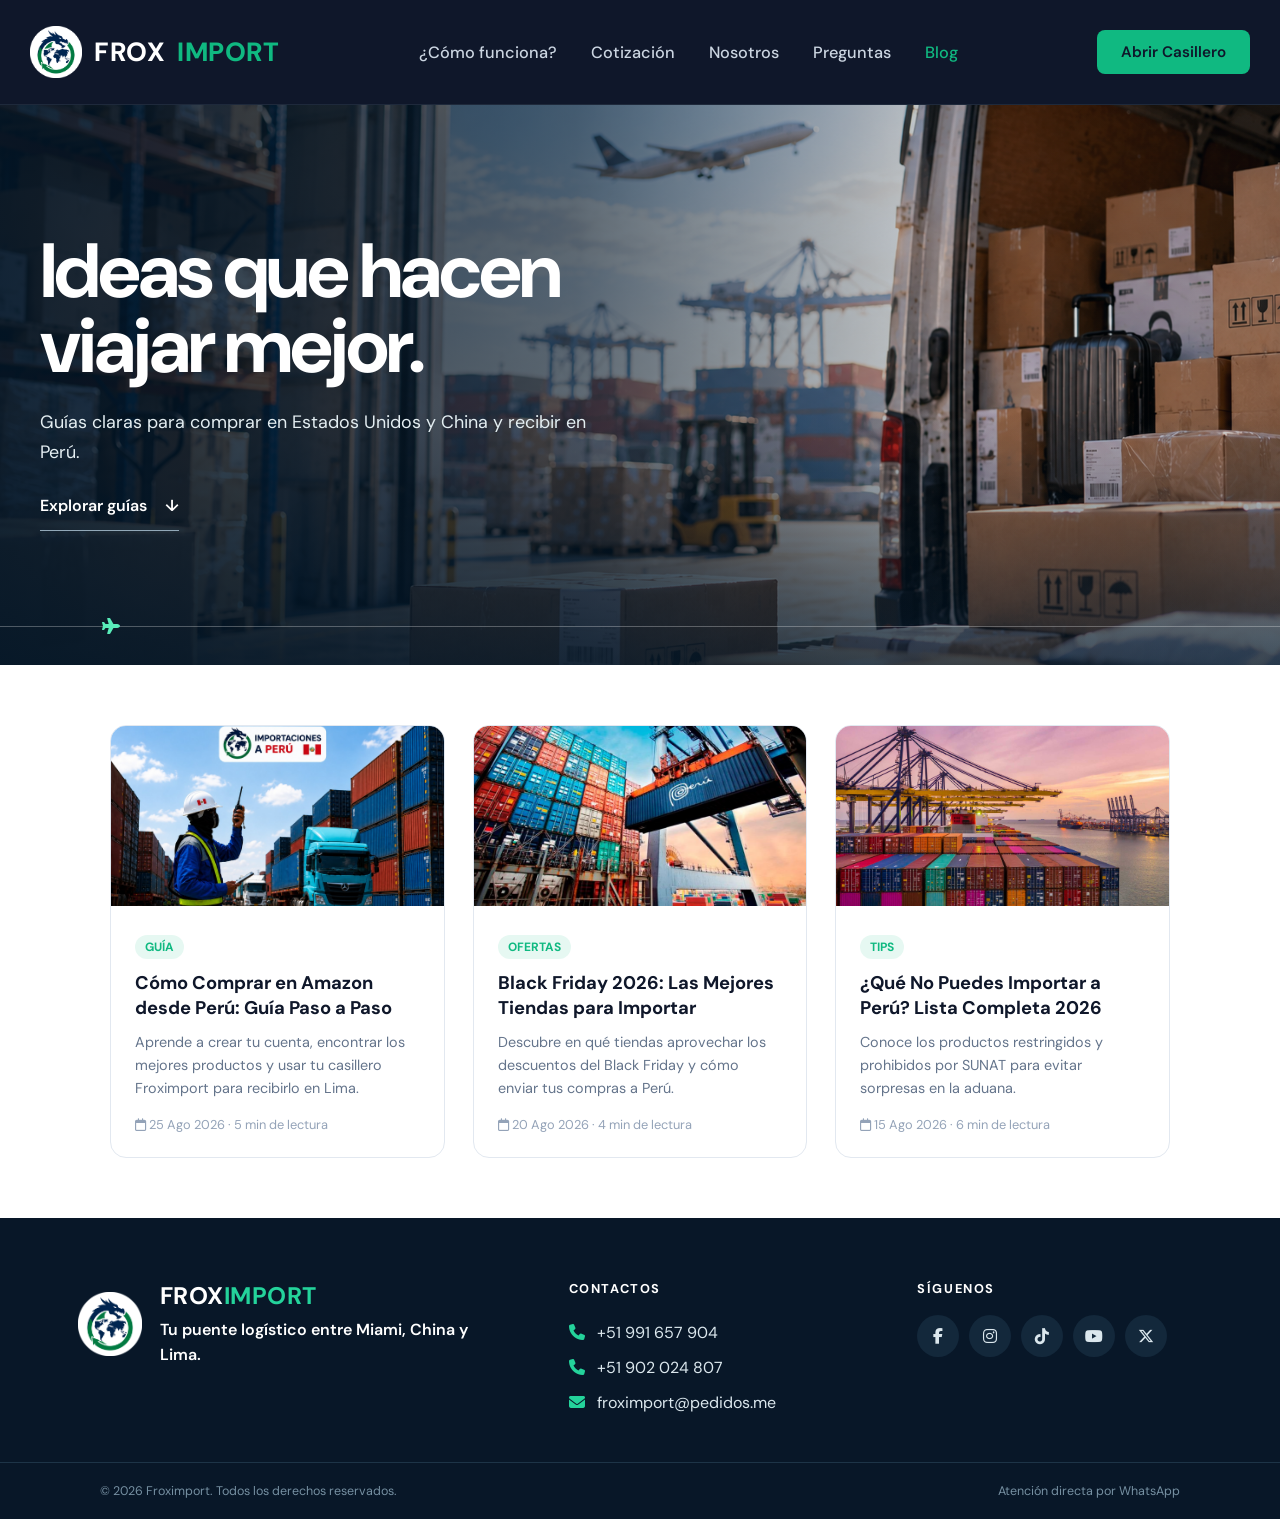
==== commit fa22882c: "Add files via upload" ====
--- a/blog/index.html
+++ b/blog/index.html
@@ -9,12 +9,13 @@
     <meta property="og:image" content="https://froximport.me/assets/calc-promo.jpg">
     <link rel="icon" type="image/png" sizes="32x32" href="../assets/favicon-32.png">
     <link rel="stylesheet" href="../style.css?v=2">
+    <link rel="stylesheet" href="../home.css">
     <link rel="stylesheet" href="https://cdnjs.cloudflare.com/ajax/libs/font-awesome/6.5.2/css/all.min.css">
     <link rel="preconnect" href="https://fonts.googleapis.com">
     <link rel="preconnect" href="https://fonts.gstatic.com" crossorigin>
     <link href="https://fonts.googleapis.com/css2?family=DM+Sans:wght@400;500;600;700;800&display=swap" rel="stylesheet">
 </head>
-<body>
+<body class="home-motion">
     <header>
         <div class="navbar">
             <a href="../" class="logo" style="text-decoration:none;">
@@ -28,16 +29,18 @@
                 <a href="../#preguntas">Preguntas</a>
                 <a href="./" style="color: #10b981;">Blog</a>
             </nav>
-            <a href="../" class="btn-nav wa-link">Abrir Casillero</a>
+            <a href="../" class="btn-nav btn-nav-desktop wa-link">Abrir Casillero</a>
+            <button class="hamburger" id="hamburgerBtn" aria-label="Abrir menú" aria-expanded="false"><span></span><span></span><span></span></button>
         </div>
     </header>
 
-    <section class="blog-hero">
-        <h1>Blog Froximport</h1>
-        <p>Guías, tips y todo lo que necesitas saber para importar desde Estados Unidos y China a Perú</p>
+    <section class="page-flight-hero blog-flight-hero" aria-labelledby="pageTitle">
+        <div class="page-flight-bg" aria-hidden="true"><img src="../assets/blog-logistica-hero.png" width="1664" height="941" alt=""></div><div class="page-flight-shade" aria-hidden="true"></div>
+        <div class="page-flight-content"><h1 id="pageTitle">Ideas que hacen<br>viajar mejor.</h1><p>Guías claras para comprar en Estados Unidos y China y recibir en Perú.</p><a href="#articulos" class="flight-secondary">Explorar guías <span aria-hidden="true">↓</span></a></div>
+        <div class="page-flight-line" aria-hidden="true"><i class="fas fa-plane"></i></div>
     </section>
 
-    <div class="blog-grid">
+    <div class="blog-grid" id="articulos">
         <a href="como-comprar-en-amazon.html" style="text-decoration:none; color:inherit;">
             <article class="blog-card">
                 <img src="../assets/calc-promo.jpg" alt="Cómo comprar en Amazon" class="blog-card-img">
@@ -73,10 +76,9 @@
         </a>
     </div>
 
-    <footer>
-        <img src="../assets/froximport-logo-circle.png" alt="Froximport" class="footer-logo">
-        <p>&copy; 2026 Froximport. Todos los derechos reservados.</p>
+    <footer class="site-footer">
+        <div class="footer-inner"><div class="footer-brand"><img src="../assets/froximport-logo-circle.png" alt="Froximport" class="footer-logo"><div><strong>FROX<span>IMPORT</span></strong><p>Tu puente logístico entre Miami, China y Lima.</p></div></div><div class="footer-contact"><h2>Contactos</h2><a href="tel:+51991657904"><i class="fas fa-phone"></i> +51 991 657 904</a><a href="tel:+51902024807"><i class="fas fa-phone"></i> +51 902 024 807</a><a href="mailto:froximport@pedidos.me"><i class="fas fa-envelope"></i> froximport@pedidos.me</a></div><div class="footer-social"><h2>Síguenos</h2><div><a href="https://www.facebook.com/profile.php?id=61592977619754" target="_blank" rel="noopener" aria-label="Facebook"><i class="fab fa-facebook-f"></i></a><a href="https://www.instagram.com/froximport?igsh=emxqamZuNndoajQx" target="_blank" rel="noopener" aria-label="Instagram"><i class="fab fa-instagram"></i></a><a href="https://www.tiktok.com/@frox.import?_r=1&_t=ZS-98hogxlpGYX" target="_blank" rel="noopener" aria-label="TikTok"><i class="fab fa-tiktok"></i></a><a href="https://www.youtube.com/@FroxImport" target="_blank" rel="noopener" aria-label="YouTube"><i class="fab fa-youtube"></i></a><a href="https://x.com/FroxImport" target="_blank" rel="noopener" aria-label="X"><i class="fab fa-x-twitter"></i></a></div></div></div><div class="footer-bottom"><span>&copy; 2026 Froximport. Todos los derechos reservados.</span><span>Atención directa por WhatsApp</span></div>
     </footer>
-    <script src="../script.js"></script>
+    <script src="../script.js"></script><script src="../home.js"></script>
 </body>
 </html>
--- a/style.css
+++ b/style.css
@@ -314,6 +314,20 @@
 .hero-features-minimal { display: flex; justify-content: center; gap: 30px; margin-bottom: 45px; font-size: 0.95rem; color: #e2e8f0; font-weight: 600; flex-wrap: wrap; }
 .hero-features-minimal i { color: var(--primary); margin-right: 8px; }
 .cta-box { display: flex; align-items: center; justify-content: center; gap: 20px; flex-wrap: wrap; }
+
+.hero-badge {
+    display: inline-block;
+    background: rgba(255,255,255,0.1);
+    color: #ffffff;
+    padding: 6px 16px;
+    border-radius: 20px;
+    font-size: 0.85rem;
+    font-weight: 600;
+    border: 1px solid rgba(255,255,255,0.2);
+    margin-bottom: 15px;
+    text-align: center;
+}
+.price-badge-wrapper { display: inline-block; margin-bottom: 15px; }
 
 .hero .price-badge {
     background-color: #1e293b;
@@ -921,6 +935,7 @@
     .hero { padding: 60px 15px; background-attachment: scroll; }
     .hero-container { padding: 35px 20px; border-radius: 16px; }
     .hero h1 { font-size: 2.2rem; }
+    .hero-badge { font-size: 0.72rem; padding: 5px 12px; }
     .cta-box { flex-direction: column; width: 100%; }
     .price-badge, .btn-whatsapp { width: 100%; justify-content: center; }
     .resultado-box { flex-direction: column; gap: 15px; text-align: center; }
@@ -945,6 +960,7 @@
 @media (max-width: 480px) {
     .hero h1 { font-size: 1.6rem; }
     .hero p { font-size: 0.95rem; }
+    .hero-badge { font-size: 0.65rem; padding: 4px 10px; }
     .nosotros-eyebrow { font-size: 0.75rem; }
     .price-badge .price { font-size: 1.5rem; }
     .calc-label { font-size: 0.9rem; }
@@ -1168,8 +1184,10 @@
 .testimonial-location { font-size: 0.82rem; color: var(--text-muted); }
 
 /* PROGRAMA DE REFERIDOS */
-.referral-section { background: linear-gradient(135deg, #0f172a 0%, #1e293b 100%); padding: 90px 20px; position: relative; overflow: hidden; }
-.referral-content { max-width: 1100px; margin: 0 auto; display: grid; grid-template-columns: 1.2fr 0.8fr; gap: 60px; align-items: center; }
+.referral-section { background: linear-gradient(120deg, #071b2b 0%, #0d3440 52%, #123d3b 100%); padding: 90px 20px; position: relative; overflow: hidden; }
+.referral-section::before { content: ""; position: absolute; inset: 0; background: radial-gradient(circle at 86% 50%, rgba(36,211,155,.16), transparent 34%), linear-gradient(90deg, rgba(7,27,43,.12), rgba(7,27,43,0)); pointer-events: none; }
+.referral-section .referral-handshake { opacity: .9; z-index: 0; mix-blend-mode: multiply; filter: drop-shadow(0 14px 24px rgba(0,0,0,.28)); animation-duration: 4.8s; }
+.referral-content { max-width: 1100px; margin: 0 auto; display: grid; grid-template-columns: 1.2fr 0.8fr; gap: 60px; align-items: center; position: relative; z-index: 2; }
 .referral-text h2 { color: #ffffff; font-size: 2.2rem; font-weight: 800; margin-bottom: 16px; }
 .referral-text p { color: #cbd5e1; font-size: 1.05rem; line-height: 1.65; margin-bottom: 28px; }
 .referral-benefits { display: flex; flex-direction: column; gap: 16px; }
@@ -1236,4 +1254,4 @@
 .blog-post li { color: #334155; font-size: 1rem; line-height: 1.7; margin-bottom: 8px; }
 .blog-back { display: inline-flex; align-items: center; gap: 8px; color: #10b981; font-weight: 600; text-decoration: none; margin-bottom: 30px; }
 .blog-back:hover { text-decoration: underline; }
-@media (max-width: 768px) { .blog-grid { grid-template-columns: 1fr; } }+@media (max-width: 768px) { .blog-grid { grid-template-columns: 1fr; } }
--- a/home.css
+++ b/home.css
@@ -0,0 +1,321 @@
+/* Homepage refinements. The existing header keeps its original styles. */
+.home-motion main { --motion-ease: cubic-bezier(.16,1,.3,1); }
+.home-motion main ::selection { background: #10b981; color: #071e30; }
+.home-motion main :focus-visible { outline: 3px solid #10b981; outline-offset: 5px; }
+.flight-hero { position: relative; isolation: isolate; overflow: hidden; background: #082c46; color: #fff; min-height: 660px; height: min(820px, calc(100svh - 95px)); display: flex; align-items: center; }
+.flight-scene, .flight-shade { position: absolute; inset: 0; z-index: -1; }
+.flight-scene { animation: flight-drift 18s ease-in-out infinite alternate; }
+.flight-scene img { width: 100%; height: 100%; object-fit: cover; object-position: center 45%; }
+.flight-shade { background: linear-gradient(90deg,rgba(3,22,39,.78),rgba(3,22,39,.32) 43%,transparent 72%),linear-gradient(0deg,rgba(3,22,39,.83),transparent 27%); }
+.flight-content { width: 100%; max-width: 1320px; margin: 0 auto; padding: 50px 55px 120px; }
+.flight-content h1 { font-size: clamp(3.5rem,6.3vw,6rem); line-height: 1.02; letter-spacing: -.04em; font-weight: 800; max-width: 700px; margin: 0 0 25px; animation: title-arrive .8s var(--motion-ease) both; }
+.flight-content h1 span { color: #59edba; }
+.flight-content p { font-size: 1.1rem; line-height: 1.65; color: #e2edf4; margin-bottom: 30px; }
+.flight-actions { display: flex; flex-wrap: wrap; gap: 26px; align-items: center; }
+.flight-actions .btn-whatsapp { background: #10b981; color: #082c32; font-weight: 800; font-size: 1rem; padding: 18px 25px; border-radius: 8px; box-shadow: none; }
+.flight-actions .btn-whatsapp:hover { background: #59edba; transform: translateY(-2px); }
+.flight-actions .btn-whatsapp span { margin-left: 16px; }
+.flight-secondary { color: white; text-decoration: none; font-weight: 600; padding: 14px 0; border-bottom: 1px solid #92a8b8; }
+.flight-secondary span { display: inline-block; margin-left: 14px; transition: transform .2s; }
+.flight-secondary:hover span { transform: translateY(4px); }
+.flight-bottom { position: absolute; bottom: 32px; left: max(55px,calc((100% - 1210px)/2)); right: max(55px,calc((100% - 1210px)/2)); display: flex; justify-content: space-between; align-items: center; gap: 30px; }
+.flight-route { display: flex; align-items: center; gap: 22px; font-size: .75rem; font-weight: 700; letter-spacing: .12em; }
+.flight-track { width: 190px; height: 1px; position: relative; background: #7999a6; }
+.flight-track::before,.flight-track::after { content: ''; position: absolute; width: 6px; height: 6px; border-radius: 50%; background: #59edba; top: -2px; }
+.flight-track::after { right: 0; }
+.flight-track i { position: absolute; top: -7px; left: 0; color: #59edba; font-size: 15px; animation: route-flight 7s ease-in-out infinite; }
+.motion-toggle { display: flex; align-items: center; gap: 10px; color: #fff; background: transparent; border: 1px solid #7892a4; border-radius: 6px; padding: 12px 15px; cursor: pointer; font-size: .75rem; min-height: 44px; }
+.motion-toggle:hover { background: #153f55; }
+.service-ribbon { display: flex; justify-content: center; gap: 80px; padding: 25px; background: #f0f7f5; border-bottom: 1px solid #dce9e4; color: #284d45; font-size: .9rem; font-weight: 600; }
+.service-ribbon i { color: #087452; margin-right: 9px; }
+.home-motion .steps-section { padding-top: 85px; padding-bottom: 65px; }
+.home-motion .container-text h2 { letter-spacing: -.03em; }
+.home-motion .step-card { border: 0; border-radius: 0; box-shadow: none; padding: 25px 30px; background: transparent; }
+.home-motion .step-card:hover { transform: none; box-shadow: none; background: transparent; }
+.home-motion .step-number { color: #e5ecea; font-size: 4rem; }
+.home-motion .step-icon { background: transparent; width: 95px; height: 95px; animation: none; }
+.home-motion .step-icon img { width: 100%; height: 100%; transition: transform .45s var(--motion-ease); }
+.home-motion .step-card:hover .step-icon img { transform: translateY(-10px) rotate(-6deg); }
+.home-motion .step-card p { max-width: 30ch; }
+.buy-guide { max-width: 900px; margin: 42px auto 0; }
+.buy-guide > h3 { font-size: 1.3rem; margin-bottom: 5px; }
+.buy-guide > p { color: #526579; margin-bottom: 22px; }
+.info-detail { border-bottom: 1px solid #dce4e7; }
+.info-detail summary, .comparison-detail > summary { list-style: none; display: flex; justify-content: space-between; align-items: center; gap: 22px; cursor: pointer; padding: 22px 0; font-weight: 600; font-size: 1rem; min-height: 60px; }
+summary::-webkit-details-marker { display: none; }
+.info-detail summary > span, .comparison-detail > summary > span { color: #087452; font-size: 1.4rem; transition: transform .2s; font-weight: 400; }
+.info-detail[open] summary > span, .comparison-detail[open] > summary > span { transform: rotate(45deg); }
+.info-detail summary:hover { color: #087452; }
+.detail-copy { padding: 0 35px 24px 0; color: #526579; max-width: 75ch; line-height: 1.75; }
+.detail-copy p + p { margin-top: 12px; }
+.info-detail[open] .detail-copy { animation: detail-arrive .25s ease-out; }
+.home-motion .transparency-section { padding: 55px 24px; }
+.home-motion .transparency-section .container-text { margin-bottom: 15px; }
+.comparison-detail { max-width: 1000px; margin: 0 auto; }
+.comparison-detail > summary { justify-content: center; color: #087452; }
+.home-motion .calc-side-photo-wrapper { border: 0; position: relative; background: #ede9e0; }
+.home-motion .calc-side-photo { animation: none; transition: transform 1.2s var(--motion-ease); }
+.home-motion .calc-side-photo-wrapper:hover .calc-side-photo { transform: scale(1.045); }
+.home-motion .calc-right-area { padding: 65px 45px; }
+.home-motion .calc-container { width: 100%; }
+.home-motion .calculadora-box { border-radius: 12px; box-shadow: none; padding: 28px; }
+.home-motion .faq-grid { display: block; max-width: 900px; margin: 0 auto; }
+.home-motion .faq-seccion .deco-icon { display: none; }
+.home-motion .reveal { opacity: 1; transform: none; }
+.home-motion .icon-float,.home-motion .tip-bubble,.home-motion .whatsapp-float-tip { animation: none; }
+.home-motion .store-card { transition: transform .3s var(--motion-ease); }
+.home-motion .store-card:hover { transform: translateY(-6px); }
+.home-motion .offscreen .flight-scene, .home-motion .offscreen .flight-track i, .home-motion .offscreen .ruta-avion,
+.home-motion.motion-paused .flight-scene, .home-motion.motion-paused .flight-track i, .home-motion.motion-paused .ruta-avion,
+.home-motion.page-hidden * { animation-play-state: paused !important; }
+.home-motion main > section[id] { scroll-margin-top: 125px; }
+@keyframes flight-drift { from { transform: scale(1.01) translateX(0); } to { transform: scale(1.08) translateX(-1%); } }
+@keyframes route-flight { 0% { transform: translateX(0); opacity: 0; } 15% { opacity: 1; } 85% { opacity: 1; } 100% { transform: translateX(180px); opacity: 0; } }
+@keyframes title-arrive { from { clip-path: inset(0 100% 0 0); } to { clip-path: inset(0); } }
+@keyframes detail-arrive { from { opacity: .5; } to { opacity: 1; } }
+@media(max-width: 1000px) {
+ .flight-content { padding-left: 35px; padding-right: 35px; }
+ .flight-bottom { left: 35px; right: 35px; }
+ .flight-content h1 { font-size: clamp(3.4rem,7.5vw,5rem); }
+ .flight-shade { background: linear-gradient(90deg,rgba(3,22,39,.85),rgba(3,22,39,.38) 70%,rgba(3,22,39,.08)),linear-gradient(0deg,rgba(3,22,39,.8),transparent 35%); }
+ .service-ribbon { gap: 28px; }
+ .home-motion .steps-grid { grid-template-columns: repeat(3,1fr); gap: 10px; }
+ .home-motion .step-card { padding: 20px 12px; }
+ .home-motion .calc-side-photo-wrapper { height: 390px; }
+ .home-motion .calc-side-photo { object-position: center 60%; }
+}
+@media(max-width: 600px) {
+ .flight-hero { height: auto; min-height: 710px; align-items: flex-end; }
+ .flight-scene img { object-position: 65% center; }
+ .flight-shade { background: linear-gradient(0deg,#061f32 0%,rgba(3,22,39,.88) 27%,rgba(3,22,39,.25) 75%,rgba(3,22,39,.05)); }
+ .flight-content { padding: 215px 24px 135px; }
+ .flight-content h1 { font-size: clamp(2.7rem,12vw,4rem); margin-bottom: 18px; }
+ .flight-content p { font-size: .95rem; margin-bottom: 20px; }
+ .flight-actions { gap: 20px; }
+ .flight-actions .btn-whatsapp { padding: 15px 17px; font-size: .9rem; }
+ .flight-actions .btn-whatsapp span { margin-left: 4px; }
+ .flight-secondary { font-size: .85rem; }
+ .flight-bottom { left: 24px; right: 24px; bottom: 20px; flex-wrap: wrap; gap: 16px; }
+ .flight-route { width: 100%; gap: 14px; font-size: .65rem; }
+ .flight-track { flex: 1; }
+ .flight-track i { animation-name: route-flight-mobile; }
+ .motion-toggle { min-height: 44px; padding: 8px 10px; font-size: .65rem; }
+ .home-motion main > section[id] { scroll-margin-top: 65px; }
+ .service-ribbon { padding: 20px 16px; gap: 12px; justify-content: space-between; font-size: .7rem; text-align: center; }
+ .service-ribbon span { flex: 1; }
+ .service-ribbon i { display: block; margin: 0 0 8px; font-size: 1rem; }
+ .home-motion .steps-section { padding: 55px 24px; }
+ .home-motion .steps-grid { grid-template-columns: 1fr; gap: 12px; }
+ .home-motion .step-card { padding: 18px 0 18px 90px; min-height: 120px; }
+ .home-motion .step-icon { position: absolute; left: 0; top: 18px; width: 65px; height: 65px; }
+ .home-motion .step-number { display: none; }
+ .home-motion .step-card h3 { margin-bottom: 8px; font-size: 1.15rem; }
+ .home-motion .step-card p { font-size: .9rem; }
+ .home-motion .ruta-animada { display: none; }
+ .buy-guide { margin-top: 28px; }
+ .home-motion .calc-right-area { padding: 40px 24px; }
+ .home-motion .calc-side-photo-wrapper { height: 320px; }
+ .home-motion .calculadora-box { padding: 24px 18px; }
+ .home-motion .faq-seccion { padding: 55px 24px; }
+ .info-detail summary { font-size: .95rem; }
+}
+@keyframes route-flight-mobile { from { transform: translateX(0); opacity: 0; } 20%,80% { opacity: 1; } to { transform: translateX(75px); opacity: 0; } }
+/* Clear invitations to open answers, with feedback for mouse and touch. */
+.home-motion .info-detail { margin-bottom: 12px; border: 1px solid #dce7e3; border-radius: 12px; background: #fff; transition: background-color .25s, border-color .25s, transform .25s var(--motion-ease); }
+.home-motion .info-detail summary { padding: 20px 24px; }
+.home-motion .info-detail summary > span, .comparison-detail > summary > span { display: grid; place-items: center; flex: 0 0 36px; width: 36px; height: 36px; border-radius: 50%; background: #e7f5ef; color: #087452; transition: transform .3s var(--motion-ease), background-color .2s, color .2s; }
+.home-motion .info-detail[open] { background: #f0f8f4; border-color: #8ecbb2; }
+.home-motion .info-detail[open] summary { color: #075b42; }
+.home-motion .info-detail[open] summary > span { background: #087452; color: white; }
+.home-motion .info-detail .detail-copy { padding: 0 24px 24px; animation: none; }
+.home-motion .info-detail:active { transform: scale(.992); }
+.home-motion .comparison-detail > summary { border: 1px solid #b9d7cc; border-radius: 12px; padding: 16px 24px; background: #fff; transition: background-color .2s, transform .2s; }
+.home-motion .comparison-detail[open] > summary { background: #e7f5ef; }
+.home-motion .review-controls { max-width: 1100px; margin: 24px auto 0; display: flex; justify-content: space-between; align-items: center; gap: 20px; }
+.home-motion .review-controls[hidden] { display: none; }
+.review-hint { font-size: .9rem; color: #526579; text-align: left; }
+.review-navigation { display: flex; align-items: center; gap: 16px; }
+.review-navigation button { width: 46px; height: 46px; border: 1px solid #b9d7cc; border-radius: 50%; background: #fff; color: #087452; cursor: pointer; transition: background-color .2s, color .2s, transform .2s; }
+.review-navigation button:disabled { opacity: .35; cursor: default; }
+.review-navigation button:not(:disabled):active { transform: scale(.9); }
+#reviewPosition { min-width: 64px; color: #355448; font-size: .85rem; font-variant-numeric: tabular-nums; }
+.home-motion .reviews-ready .testimonials-grid { display: flex; max-width: 1100px; gap: 24px; margin: 14px auto 0; padding: 16px 4px 22px; overflow-x: auto; overscroll-behavior-x: contain; scroll-snap-type: x mandatory; scrollbar-width: thin; scrollbar-color: #8ecbb2 #edf5f1; }
+.home-motion .reviews-ready .testimonial-card { flex: 0 0 calc(50% - 12px); scroll-snap-align: start; min-width: 0; }
+.home-motion .testimonial-card { display: flex; flex-direction: column; }
+.home-motion .testimonial-author { margin-top: auto; }
+.home-motion :is(.testimonial-card,.stat-box,.service-card,.store-card,.step-card) { transition: transform .35s var(--motion-ease), background-color .3s, border-color .3s; transform: perspective(900px) rotateX(var(--tilt-x,0deg)) rotateY(var(--tilt-y,0deg)) translateY(var(--lift,0px)); }
+.home-motion :is(.testimonial-card,.stat-box,.service-card,.store-card,.step-card).touch-feedback { --lift: -5px; background-color: #e7f5ef; }
+.home-motion .stat-box.touch-feedback { background-color: #123c38; border-color: #3a9a7d; }
+.home-motion :is(.stat-icon,.service-icon,.testimonial-avatar,.stat-number,.testimonial-stars) { transition: transform .4s var(--motion-ease), color .3s; }
+.home-motion .stat-number { font-variant-numeric: tabular-nums; }
+.home-motion .stat-box.touch-feedback .stat-icon, .home-motion .service-card.touch-feedback .service-icon { transform: translateY(-7px) rotate(-9deg) scale(1.12); }
+.home-motion .stat-box.touch-feedback .stat-number { transform: scale(1.07); }
+.home-motion .testimonial-card.touch-feedback .testimonial-avatar { transform: rotate(-9deg) scale(1.08); }
+.home-motion .testimonial-card.touch-feedback .testimonial-stars { transform: translateX(6px); }
+.home-motion .step-card.touch-feedback .step-icon img { transform: translateY(-8px) rotate(-6deg); }
+.home-motion main .btn-whatsapp:active { transform: scale(.96); }
+@media(hover:hover) and (pointer:fine) {
+ .home-motion .info-detail:hover { border-color: #8ecbb2; background: #f0f8f4; transform: translateX(5px); }
+ .home-motion .info-detail:not([open]):hover summary > span { transform: rotate(90deg); background: #087452; color: #fff; }
+ .home-motion .comparison-detail > summary:hover { background: #e7f5ef; transform: translateY(-3px); }
+ .review-navigation button:not(:disabled):hover { background: #087452; color: white; transform: translateY(-3px); }
+ .home-motion :is(.testimonial-card,.stat-box,.service-card,.store-card,.step-card):hover { --lift: -6px; border-color: #8ecbb2; }
+ .home-motion .stat-box:hover .stat-icon,.home-motion .service-card:hover .service-icon { transform: translateY(-7px) rotate(-9deg) scale(1.12); }
+ .home-motion .stat-box:hover .stat-number { transform: scale(1.07); }
+ .home-motion .testimonial-card:hover .testimonial-avatar { transform: rotate(-9deg) scale(1.08); }
+ .home-motion .testimonial-card:hover .testimonial-stars { transform: translateX(6px); }
+}
+@media(max-width:600px) {
+ .home-motion .info-detail summary { padding: 16px; gap: 12px; }
+ .home-motion .info-detail .detail-copy { padding: 0 16px 20px; font-size: .95rem; }
+ .home-motion .reviews-ready .testimonial-card { flex-basis: 88%; }
+ .review-hint { max-width: 150px; font-size: .8rem; }
+ .review-navigation { gap: 8px; }
+ .home-motion .review-controls { gap: 8px; }
+}
+.home-motion.motion-paused main :is(.testimonial-card,.stat-box,.service-card,.store-card,.step-card,.stat-icon,.stat-number,.service-icon,.testimonial-avatar,.testimonial-stars,.info-detail) { transform: none; }
+/* Header layout and brand stay intact; interaction adds feedback. */
+.home-motion header a, .home-motion header button { -webkit-tap-highlight-color: transparent; }
+.home-motion header :focus-visible { outline: 3px solid #59edba; outline-offset: 5px; }
+.home-motion header .nav-links > a:not(.btn-nav) { position: relative; transition: color .2s; }
+.home-motion header .nav-links > a:not(.btn-nav)::after { content: ''; position: absolute; height: 2px; left: 0; right: 0; bottom: -7px; background: #59edba; transform: scaleX(0); transform-origin: left; transition: transform .3s cubic-bezier(.16,1,.3,1); }
+.home-motion header .nav-links > a:not(.btn-nav):focus-visible::after { transform: scaleX(1); }
+.home-motion header .logo-img { transition: transform .4s cubic-bezier(.16,1,.3,1); }
+.home-motion header .nav-socials a i { transition: transform .3s; }
+.home-motion header .btn-nav, .home-motion header .nav-socials a, .home-motion header .hamburger { transition: transform .25s, background-color .25s, color .25s; }
+.home-motion header a.touch-feedback,.home-motion header button.touch-feedback { transform: scale(.95); }
+.home-motion header .nav-links > a.touch-feedback { color: #59edba; }
+.home-motion header .nav-links > a.touch-feedback::after { transform: scaleX(1); }
+.home-motion header .btn-nav:active { transform: scale(.95); }
+@media(hover:hover) and (pointer:fine) {
+ .home-motion header .nav-links > a:not(.btn-nav):hover::after { transform: scaleX(1); }
+ .home-motion header .logo:hover .logo-img { transform: rotate(-9deg) scale(1.08); }
+ .home-motion header .nav-socials a:hover { transform: translateY(-4px); }
+ .home-motion header .nav-socials a:hover i { transform: rotate(-9deg) scale(1.1); }
+ .home-motion header .btn-nav:hover { transform: translateY(-3px); }
+}
+@media(max-width:768px) {
+ .home-motion header .nav-links { visibility: hidden; opacity: 0; transform: translateY(-8px); transition: max-height .35s cubic-bezier(.16,1,.3,1), opacity .2s, transform .3s, visibility .35s; }
+ .home-motion header .nav-links.nav-open { visibility: visible; opacity: 1; transform: none; max-height: min(520px,calc(100svh - 80px)); overflow-y: auto; }
+ .home-motion header .nav-links > a:not(.btn-nav)::after { left: 24px; right: 24px; bottom: 8px; }
+}
+@media(prefers-reduced-motion:reduce) {
+ .home-motion *, .home-motion *::before, .home-motion *::after { animation: none !important; scroll-behavior: auto !important; transition-duration: .01ms !important; }
+ .flight-track i { left: 45%; }
+ .home-motion .step-card:hover .step-icon img,.home-motion .store-card:hover,.home-motion .calc-side-photo-wrapper:hover .calc-side-photo { transform: none; }
+ .home-motion main :is(.testimonial-card,.stat-box,.service-card,.store-card,.step-card,.stat-icon,.stat-number,.service-icon,.testimonial-avatar,.testimonial-stars,.info-detail) { transform: none !important; }
+ .home-motion header :is(a,button,img,i) { transform: none !important; }
+}
+
+/* Shared animated masthead for Blog and Nosotros. */
+.page-flight-hero { position: relative; isolation: isolate; min-height: 560px; overflow: hidden; display: flex; align-items: center; color: #fff; background: #071f32; }
+.page-flight-bg,.page-flight-shade { position: absolute; inset: 0; z-index: -1; }
+.page-flight-bg { animation: page-flight-drift 16s ease-in-out infinite alternate; }
+.page-flight-bg img { width: 100%; height: 100%; object-fit: cover; object-position: center; }
+.page-flight-shade { background: linear-gradient(90deg,rgba(3,22,39,.9) 0%,rgba(3,22,39,.63) 45%,rgba(3,22,39,.15) 78%),linear-gradient(0deg,rgba(3,22,39,.72),transparent 45%); }
+.page-flight-content { width: min(1200px,calc(100% - 80px)); margin: auto; padding: 100px 0 120px; }
+.page-flight-content h1 { max-width: 760px; margin: 0 0 24px; color: #fff; font-size: clamp(3.2rem,6vw,5.7rem); line-height: .98; letter-spacing: -.04em; animation: title-arrive .8s var(--motion-ease) both; }
+.page-flight-content p { max-width: 590px; margin: 0 0 28px; color: #e4eef2; font-size: 1.12rem; line-height: 1.65; }
+.page-flight-line { position: absolute; left: 0; right: 0; bottom: 38px; height: 1px; background: rgba(255,255,255,.28); }
+.page-flight-line i { position: absolute; left: 8%; top: -8px; color: #59edba; animation: page-route 9s ease-in-out infinite; }
+.about-flight-hero .page-flight-bg img { object-position: center 42%; }
+.blog-flight-hero .page-flight-bg img { object-position: center 42%; }
+@keyframes page-flight-drift { from { transform: scale(1.015) translateX(0); } to { transform: scale(1.08) translateX(-1.2%); } }
+@keyframes page-route { 0% { left: 8%; opacity: 0; } 12%,88% { opacity: 1; } 100% { left: 88%; opacity: 0; } }
+
+/* Quotation image stage: main product scene plus two route cues. */
+.home-motion .calculadora-seccion { position: relative; overflow: hidden; }
+.home-motion .calc-flex-layout { position: relative; z-index: 2; }
+.home-motion .calc-side-photo-wrapper { flex: 0 0 42%; max-width: 700px; }
+.home-motion .calc-side-photo { object-fit: cover; object-position: center; }
+.quote-float { position: absolute; z-index: 3; width: 104px; height: 104px; object-fit: contain; pointer-events: none; filter: drop-shadow(0 14px 18px rgba(15,23,42,.14)); }
+.quote-float-plane { top: 42px; right: 2.5%; animation: quote-plane 7s ease-in-out infinite; }
+.quote-float-ship { bottom: 20px; left: calc(42% + 18px); width: 132px; height: 132px; animation: quote-ship 6s ease-in-out infinite; opacity: 1; }
+@keyframes quote-plane { 0%,100% { transform: translate3d(0,0,0) rotate(-3deg); } 50% { transform: translate3d(-18px,-12px,0) rotate(3deg); } }
+@keyframes quote-ship { 0%,100% { transform: translateY(0) rotate(-2deg); } 50% { transform: translateY(-9px) rotate(2deg); } }
+
+/* Comparison: an editorial service matrix with clear outcome hierarchy. */
+.home-motion .transparency-section { max-width: 1120px; }
+.home-motion .comparison-detail { max-width: 1080px; }
+.home-motion .comparison-detail > summary { width: fit-content; margin: 0 auto 20px; }
+.home-motion .comparison-detail[open] > summary { margin-bottom: 20px; }
+.home-motion .comparison-detail .table-container { border: 0; border-radius: 16px; box-shadow: 0 18px 45px rgba(15,23,42,.1); }
+.home-motion .comparison-detail table { min-width: 760px; }
+.home-motion .comparison-detail th { padding: 20px 24px; font-size: .8rem; letter-spacing: .04em; text-transform: uppercase; background: #eaf0f3; color: #40556a; }
+.home-motion .comparison-detail .highlight-th { background: #0f172a; color: #fff; }
+.home-motion .comparison-detail td { padding: 22px 24px; vertical-align: top; border-bottom: 1px solid #e4eaee; color: #233245; }
+.home-motion .comparison-detail tbody tr:last-child td { border-bottom: 0; }
+.home-motion .comparison-detail tbody tr { transition: background-color .2s; }
+.home-motion .comparison-detail tbody tr:hover { background: #f7faf9; }
+.home-motion .comparison-detail td:first-child > i { width: 24px; color: #087452; margin-right: 8px; }
+.home-motion .comparison-detail td strong,.home-motion .comparison-detail td small { display: block; }
+.home-motion .comparison-detail td:first-child strong { display: inline; }
+.home-motion .comparison-detail td small { margin-top: 7px; color: #66778a; font-size: .82rem; line-height: 1.45; }
+.home-motion .comparison-detail .highlight-td { background: #eef8f4; color: #075b42; }
+.compare-status { display: inline-flex; align-items: center; gap: 8px; font-weight: 750; }
+.compare-status i { display: grid; place-items: center; width: 23px; height: 23px; border-radius: 50%; font-size: .7rem; }
+.compare-positive i { color: #fff; background: #0b8a61; }
+.compare-negative i { color: #a73b36; background: #fbe9e7; }
+
+/* Reviews keep arrows and snap behavior without showing a scrollbar or instruction bar. */
+.home-motion .review-controls { justify-content: flex-end; margin-top: 20px; }
+.home-motion .reviews-ready .testimonials-grid { scrollbar-width: none; }
+.home-motion .reviews-ready .testimonials-grid::-webkit-scrollbar { display: none; }
+
+/* Site-wide contact footer. */
+.site-footer { padding: 0; border: 0; background: #081728; color: #bfd0dc; text-align: left; }
+.site-footer .footer-inner { max-width: 1180px; margin: auto; padding: 62px 28px 42px; display: grid; grid-template-columns: 1.5fr 1fr 1fr; gap: 64px; align-items: start; }
+.site-footer .footer-brand { display: flex; align-items: center; gap: 18px; }
+.site-footer .footer-logo { width: 64px; height: 64px; margin: 0; }
+.site-footer .footer-brand strong { color: #fff; font-size: 1.5rem; letter-spacing: .02em; }
+.site-footer .footer-brand strong span { color: #24d39b; }
+.site-footer p { margin: 7px 0 0; color: #9eb3c2; line-height: 1.55; max-width: 34ch; }
+.site-footer h2 { margin: 0 0 18px; color: #fff; font-size: .8rem; text-transform: uppercase; letter-spacing: .12em; }
+.site-footer .footer-contact { display: flex; flex-direction: column; align-items: flex-start; }
+.site-footer .footer-contact a { color: #dbe7ed; text-decoration: none; padding: 7px 0; transition: color .2s, transform .2s; }
+.site-footer .footer-contact a i { width: 24px; color: #24d39b; }
+.site-footer .footer-contact a:hover { color: #59edba; transform: translateX(4px); }
+.site-footer .footer-social > div { display: flex; flex-wrap: wrap; gap: 10px; }
+.site-footer .footer-social a { width: 42px; height: 42px; display: grid; place-items: center; border-radius: 50%; color: #dbe7ed; background: #13283b; text-decoration: none; transition: transform .25s, background-color .25s, color .25s; }
+.site-footer .footer-social a:hover { transform: translateY(-4px) rotate(-4deg); background: #24d39b; color: #071e2b; }
+.site-footer .footer-bottom { border-top: 1px solid #1d3447; padding: 20px max(100px,calc((100% - 1180px)/2)); display: flex; justify-content: space-between; gap: 24px; color: #7690a2; font-size: .78rem; }
+.home-motion .blog-card { transition: transform .35s var(--motion-ease), box-shadow .35s; }
+.home-motion .blog-card:hover { transform: translateY(-8px); box-shadow: 0 18px 40px rgba(15,23,42,.14); }
+.home-motion .blog-card-img { transition: transform .65s var(--motion-ease); }
+.home-motion .blog-card:hover .blog-card-img { transform: scale(1.045); }
+
+@media(max-width:900px) {
+ .page-flight-hero { min-height: 500px; }
+ .page-flight-content { width: min(100% - 48px,760px); }
+ .home-motion .calc-side-photo-wrapper { flex-basis: auto; }
+ .quote-float { width: 76px; height: 76px; opacity: .55; }
+ .quote-float-ship { width: 96px; height: 96px; opacity: .72; }
+ .site-footer .footer-inner { grid-template-columns: 1fr 1fr; }
+ .site-footer .footer-brand { grid-column: 1/-1; }
+}
+@media(max-width:600px) {
+ .page-flight-hero { min-height: 560px; align-items: flex-end; }
+ .page-flight-content { width: calc(100% - 48px); padding: 210px 0 105px; }
+ .page-flight-content h1 { font-size: clamp(2.7rem,13vw,4rem); }
+ .page-flight-content p { font-size: .95rem; }
+ .page-flight-shade { background: linear-gradient(0deg,rgba(3,22,39,.96),rgba(3,22,39,.48) 72%,rgba(3,22,39,.15)); }
+ .about-flight-hero .page-flight-bg img { object-position: 62% center; }
+ .blog-flight-hero .page-flight-bg img { object-position: 68% center; }
+ .quote-float { width: 62px; height: 62px; opacity: .42; }
+ .quote-float-plane { top: 340px; right: 8px; }
+ .quote-float-ship { bottom: 18px; left: 20px; width: 78px; height: 78px; opacity: .58; }
+ .home-motion .comparison-detail > summary { width: 100%; justify-content: space-between; }
+ .home-motion .comparison-detail .table-scroll { overflow: visible; }
+ .home-motion .comparison-detail table,.home-motion .comparison-detail thead,.home-motion .comparison-detail tbody,.home-motion .comparison-detail tr,.home-motion .comparison-detail td { display: block; min-width: 0; width: 100%; }
+ .home-motion .comparison-detail thead { display: none; }
+ .home-motion .comparison-detail tr { padding: 20px; border-bottom: 1px solid #dfe8e4; }
+ .home-motion .comparison-detail td { padding: 9px 0; border: 0; background: transparent; }
+ .home-motion .comparison-detail td:first-child { margin-bottom: 8px; }
+ .home-motion .comparison-detail .highlight-td { margin-top: 7px; padding: 14px; border-radius: 10px; background: #e7f5ef; }
+ .site-footer .footer-inner { grid-template-columns: 1fr; padding: 48px 24px 32px; gap: 36px; }
+ .site-footer .footer-brand { grid-column: auto; }
+ .site-footer .footer-bottom { flex-direction: column; padding: 18px 88px 28px 24px; gap: 7px; }
+}
+@media(prefers-reduced-motion:reduce) {
+ .page-flight-bg,.page-flight-line i,.quote-float { animation: none !important; }
+}
